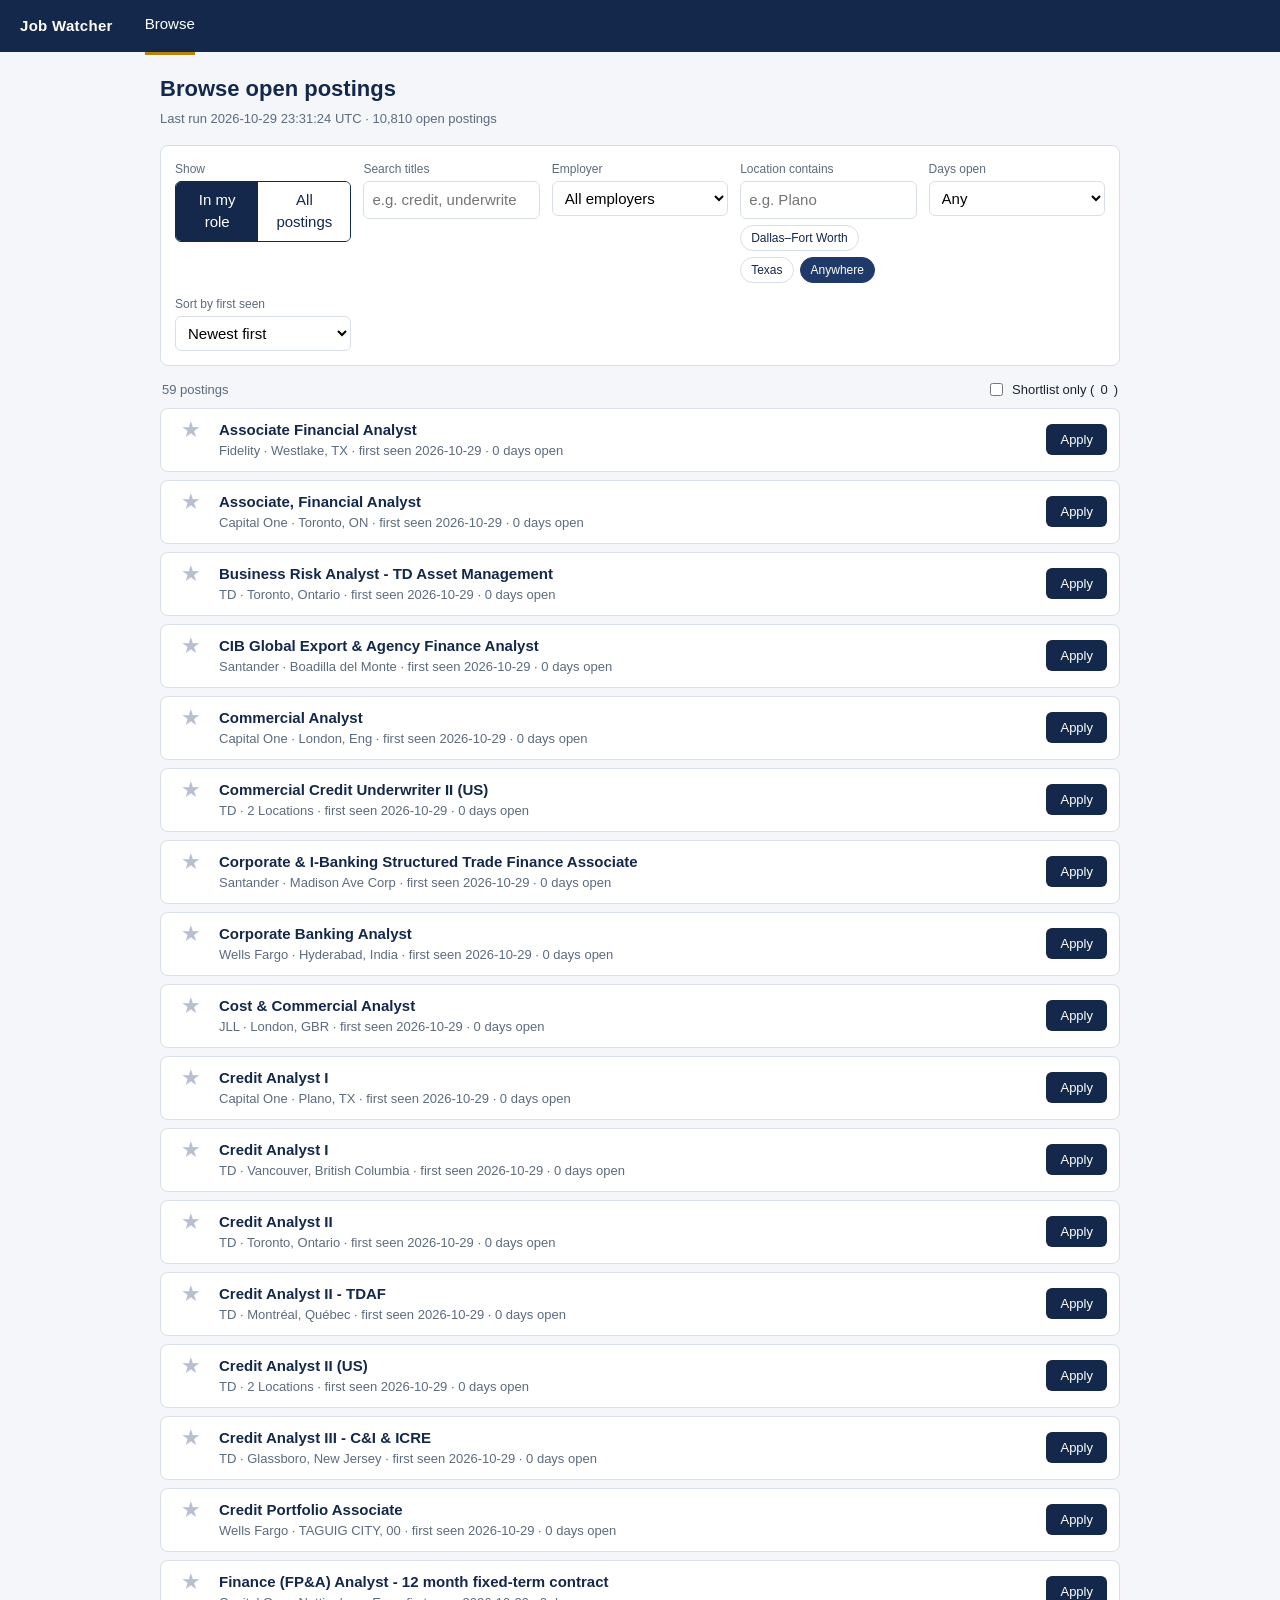
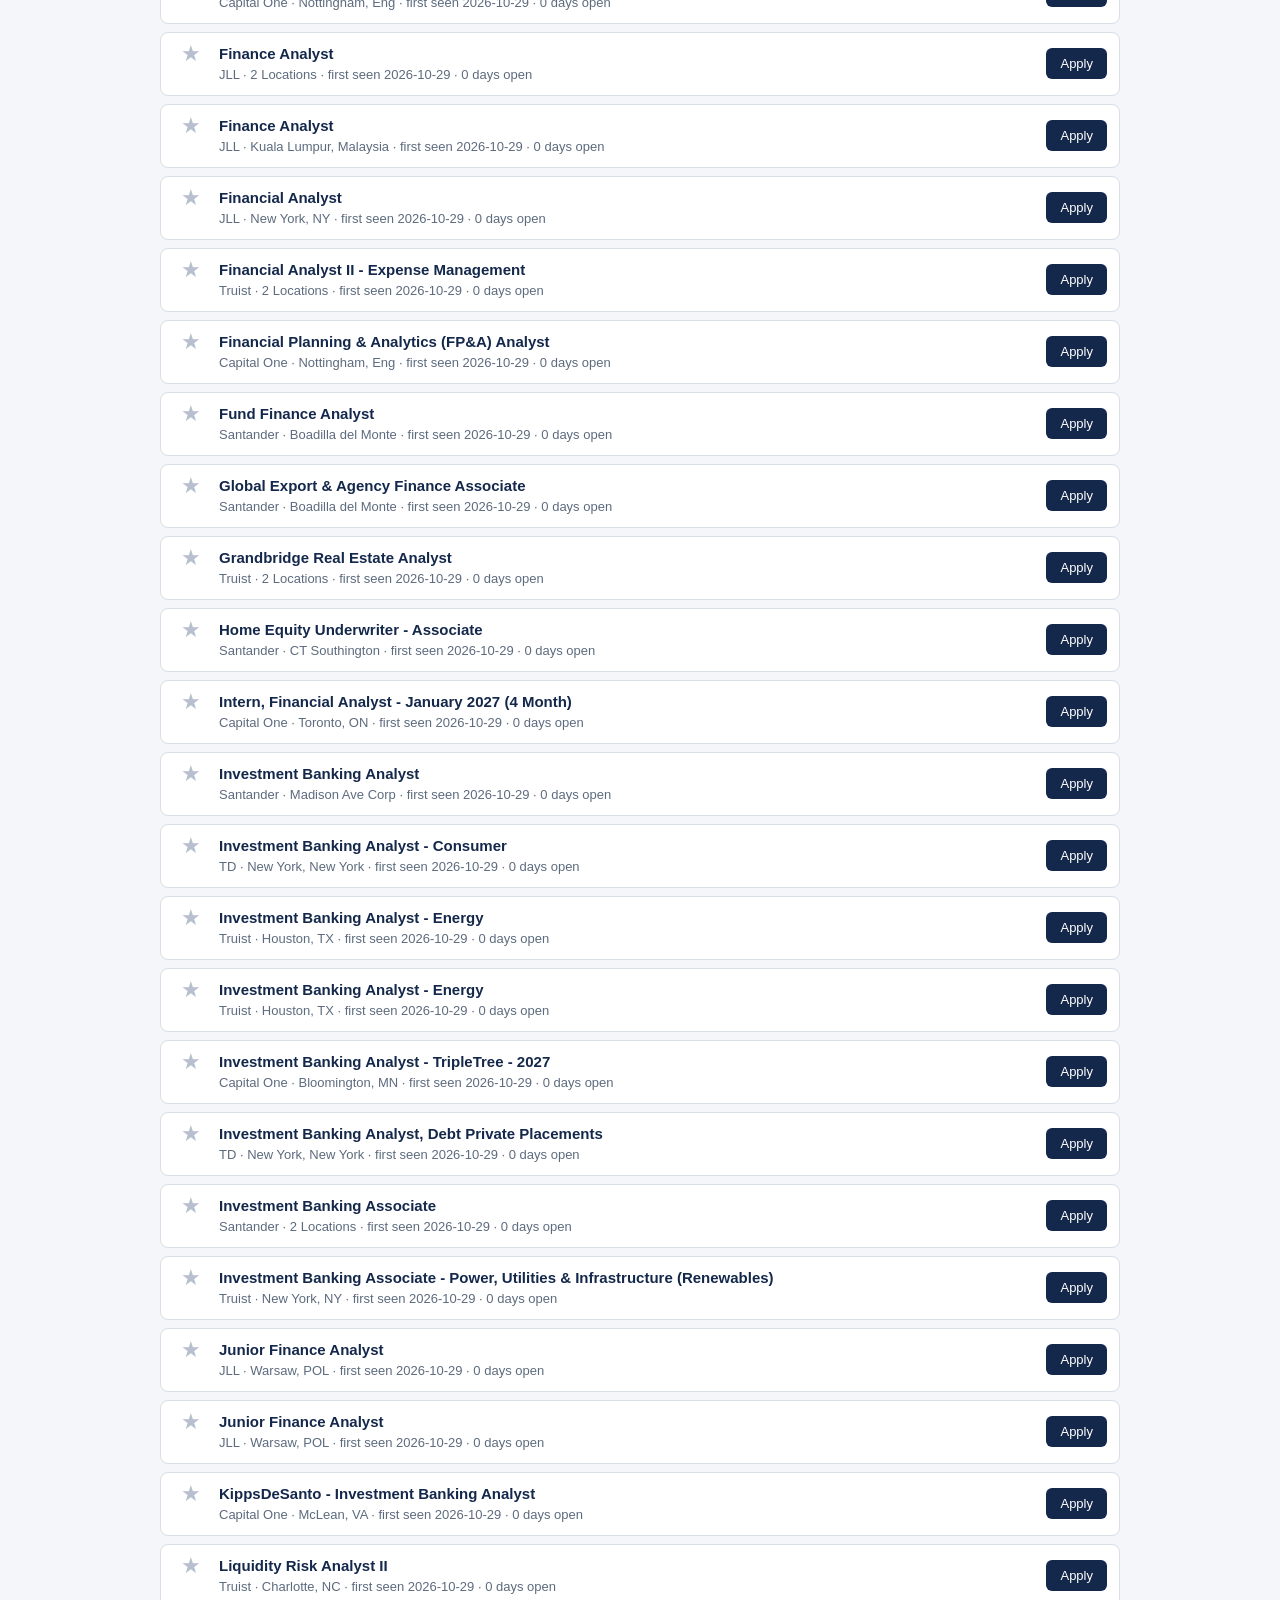
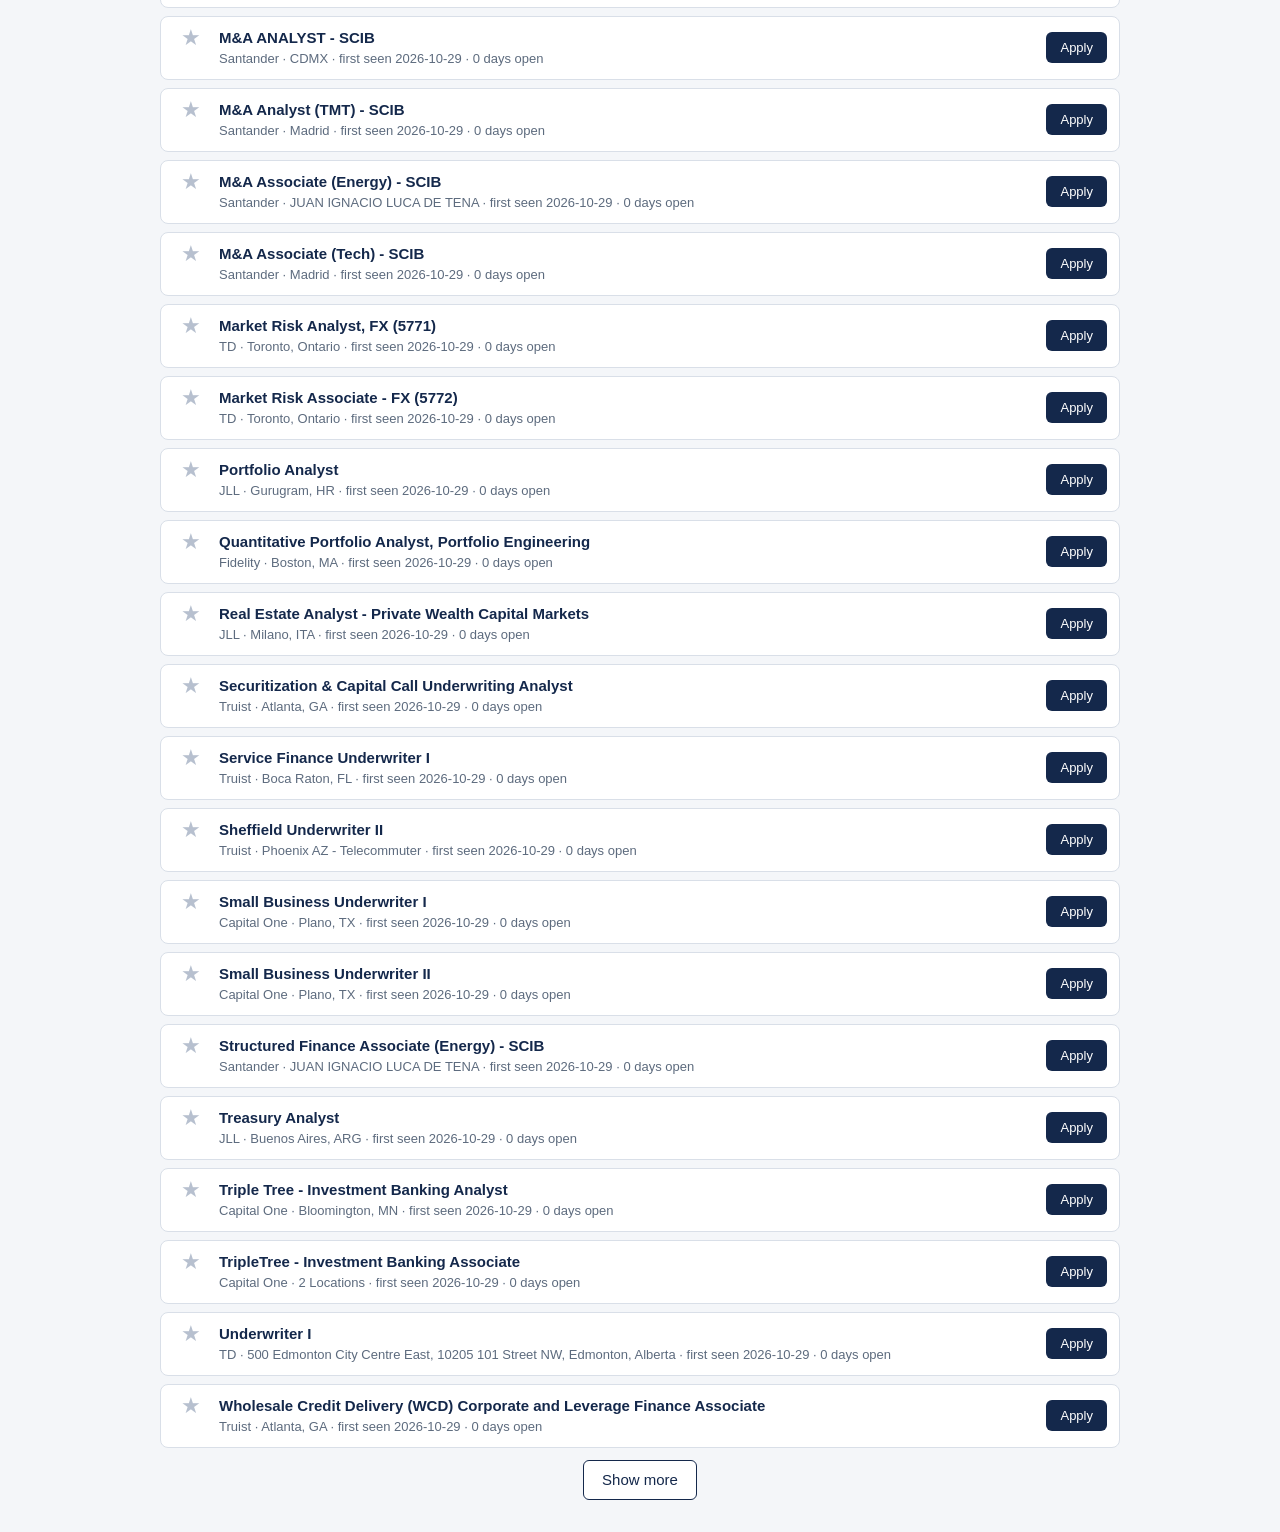
==== browse.html @ eef46bae "Add Browse page with role switch, filters, search, sort, and shortlist stars Loads data/history.csv " ====
<!doctype html>
<html lang="en">
<head>
  <meta charset="utf-8">
  <meta name="viewport" content="width=device-width, initial-scale=1">
  <title>Browse · Job Watcher</title>
  <link rel="stylesheet" href="style.css">
</head>
<body>
  <main>
    <h1>Browse open postings</h1>
    <p class="sub" id="asof">Loading…</p>

    <section class="filters">
      <div>
        <label>Show</label>
        <div class="switch" id="roleSwitch">
          <button data-role="1" class="on">In my role</button>
          <button data-role="0">All postings</button>
        </div>
      </div>
      <div>
        <label for="q">Search titles</label>
        <input type="search" id="q" placeholder="e.g. credit, underwriter">
      </div>
      <div>
        <label for="employer">Employer</label>
        <select id="employer"><option value="">All employers</option></select>
      </div>
      <div>
        <label for="loc">Location contains</label>
        <input type="text" id="loc" placeholder="e.g. Plano">
        <div class="quick" id="quickLoc">
          <button data-loc="dfw">Dallas–Fort Worth</button>
          <button data-loc="tx">Texas</button>
          <button data-loc="" class="on">Anywhere</button>
        </div>
      </div>
      <div>
        <label for="days">Days open</label>
        <select id="days">
          <option value="">Any</option>
          <option value="7">7 days or fewer</option>
          <option value="14">14 days or fewer</option>
          <option value="30">30 days or fewer</option>
        </select>
      </div>
      <div>
        <label for="sort">Sort by first seen</label>
        <select id="sort">
          <option value="new">Newest first</option>
          <option value="old">Oldest first</option>
        </select>
      </div>
    </section>

    <div class="summary">
      <span id="count"></span>
      <label class="checkline"><input type="checkbox" id="starredOnly"> Shortlist only (<span id="starCount">0</span>)</label>
    </div>

    <div id="list"></div>
    <button class="more" id="more" hidden>Show more</button>
  </main>

  <script src="nav.js"></script>
  <script src="csv.js"></script>
  <script src="browse.js"></script>
</body>
</html>
---- style.css ----
:root {
  --navy: #14284b;
  --navy-soft: #1f3a68;
  --ink: #1b2430;
  --muted: #5d6b7e;
  --line: #d9dfe8;
  --bg: #f4f6f9;
  --card: #ffffff;
  --accent: #b8860b;
}

* { box-sizing: border-box; }

body {
  margin: 0;
  background: var(--bg);
  color: var(--ink);
  font: 15px/1.5 -apple-system, BlinkMacSystemFont, "Segoe UI", Roboto, Helvetica, Arial, sans-serif;
}

/* Shared navigation bar */
.nav {
  background: var(--navy);
  color: #fff;
  display: flex;
  align-items: center;
  gap: 24px;
  padding: 0 20px;
  height: 52px;
}
.nav .brand { font-weight: 700; letter-spacing: .02em; margin-right: 8px; }
.nav a { color: #c9d4e8; text-decoration: none; padding: 16px 0; border-bottom: 3px solid transparent; }
.nav a:hover { color: #fff; }
.nav a.active { color: #fff; border-bottom-color: var(--accent); }

main { max-width: 1000px; margin: 0 auto; padding: 20px; }
h1 { font-size: 22px; margin: 0 0 4px; color: var(--navy); }
.sub { color: var(--muted); margin: 0 0 16px; font-size: 13px; }

/* Filters */
.filters {
  background: var(--card);
  border: 1px solid var(--line);
  border-radius: 8px;
  padding: 14px;
  display: grid;
  grid-template-columns: repeat(auto-fit, minmax(170px, 1fr));
  gap: 12px;
}
.filters label { display: block; font-size: 12px; color: var(--muted); margin-bottom: 3px; }
.filters input[type=search], .filters input[type=text], .filters select {
  width: 100%; padding: 7px 8px; border: 1px solid var(--line); border-radius: 6px;
  font: inherit; background: #fff;
}
.switch { display: inline-flex; border: 1px solid var(--navy); border-radius: 6px; overflow: hidden; }
.switch button { border: 0; background: #fff; color: var(--navy); padding: 7px 12px; font: inherit; cursor: pointer; }
.switch button.on { background: var(--navy); color: #fff; }
.quick { display: flex; gap: 6px; flex-wrap: wrap; margin-top: 6px; }
.quick button {
  border: 1px solid var(--line); background: #fff; color: var(--navy);
  border-radius: 14px; padding: 3px 10px; font: inherit; font-size: 12px; cursor: pointer;
}
.quick button.on { background: var(--navy-soft); border-color: var(--navy-soft); color: #fff; }

.summary { display: flex; justify-content: space-between; align-items: center; margin: 14px 2px 8px; color: var(--muted); font-size: 13px; }
.checkline { display: inline-flex; align-items: center; gap: 6px; cursor: pointer; color: var(--ink); }

/* Posting rows */
.posting {
  display: grid;
  grid-template-columns: 36px 1fr auto;
  gap: 10px;
  align-items: start;
  background: var(--card);
  border: 1px solid var(--line);
  border-radius: 8px;
  padding: 10px 12px;
  margin-bottom: 8px;
}
.star { border: 0; background: none; font-size: 22px; line-height: 1; cursor: pointer; color: #b7c0cf; padding: 0; }
.star.on { color: var(--accent); }
.posting .title { font-weight: 600; color: var(--navy); }
.posting .meta { color: var(--muted); font-size: 13px; }
.apply {
  align-self: center; background: var(--navy); color: #fff; text-decoration: none;
  padding: 6px 14px; border-radius: 6px; font-size: 13px; white-space: nowrap;
}
.apply:hover { background: var(--navy-soft); }
.more { display: block; margin: 12px auto; padding: 8px 18px; border: 1px solid var(--navy); background: #fff; color: var(--navy); border-radius: 6px; cursor: pointer; font: inherit; }
.empty, .error { text-align: center; color: var(--muted); padding: 30px 10px; }
.error { color: #9b1c1c; }

@media (max-width: 560px) {
  main { padding: 12px; }
  .posting { grid-template-columns: 30px 1fr; }
  .apply { grid-column: 2; justify-self: start; }
}
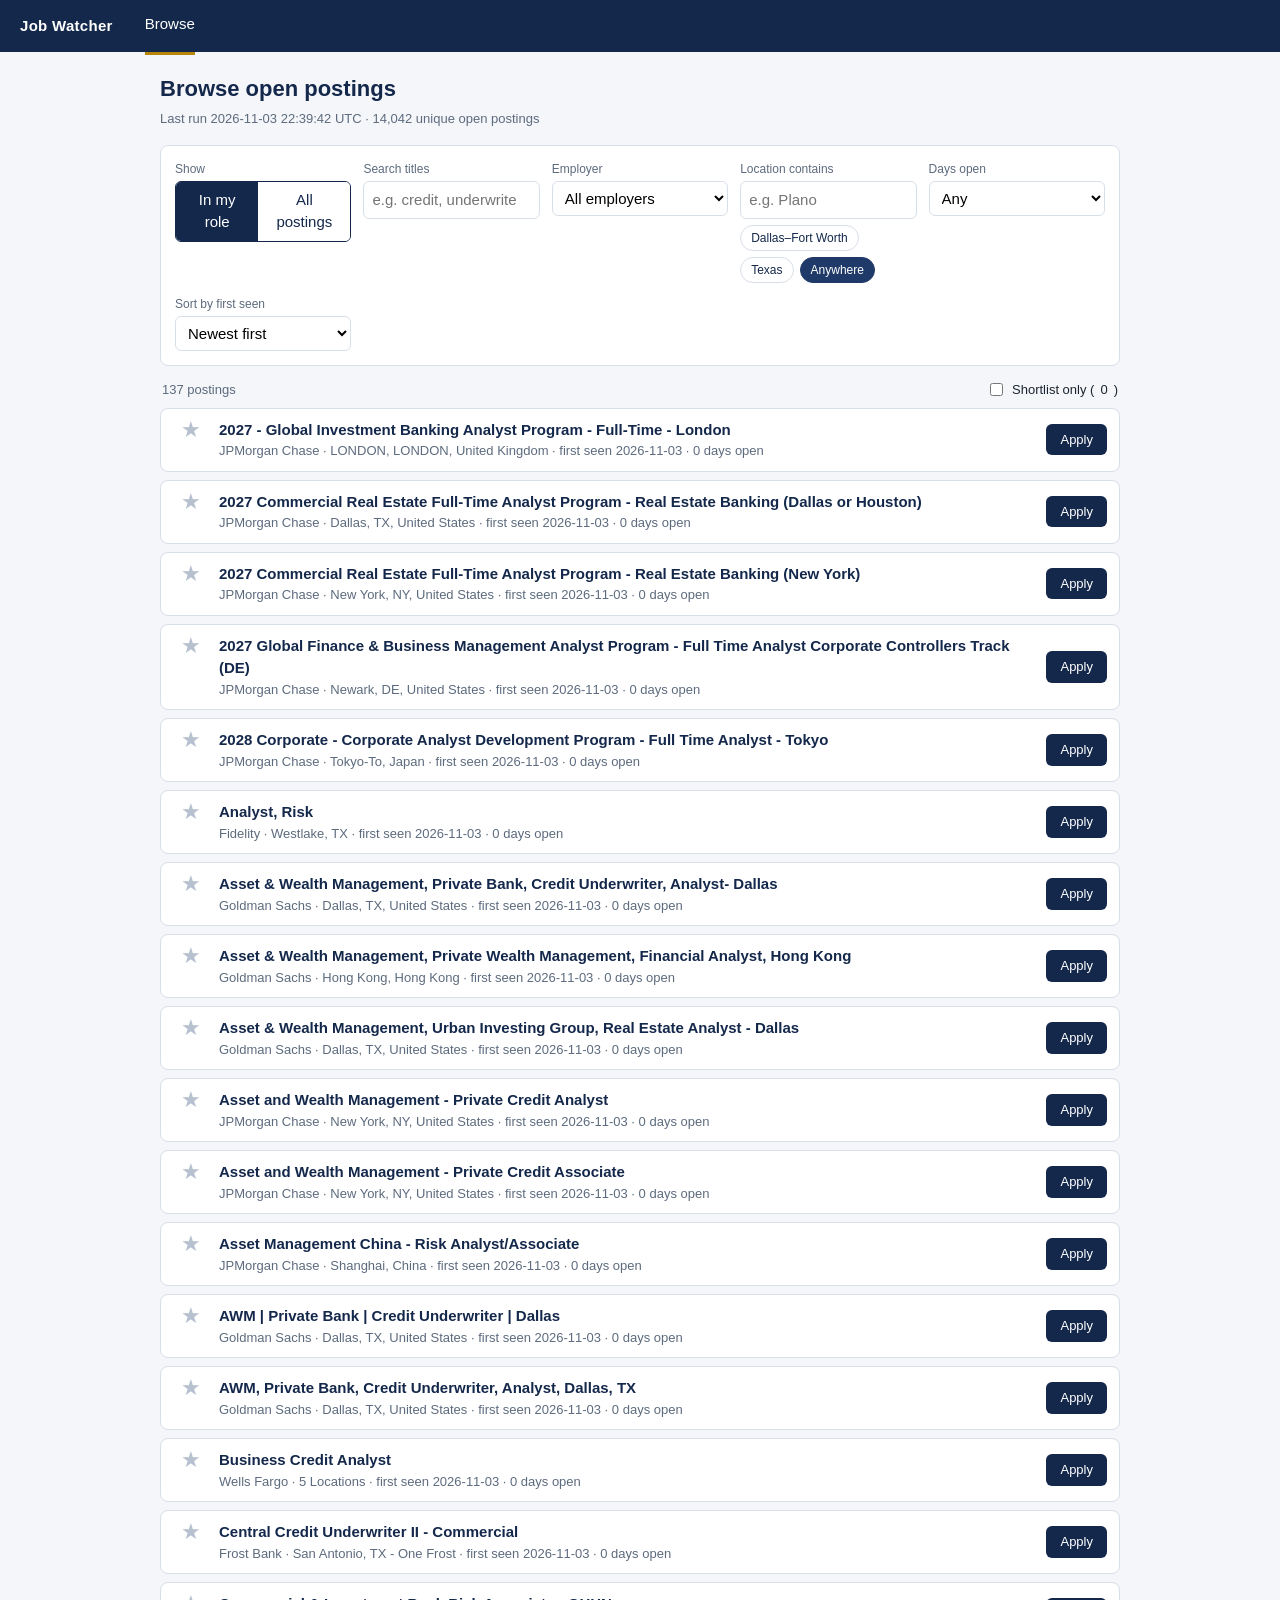
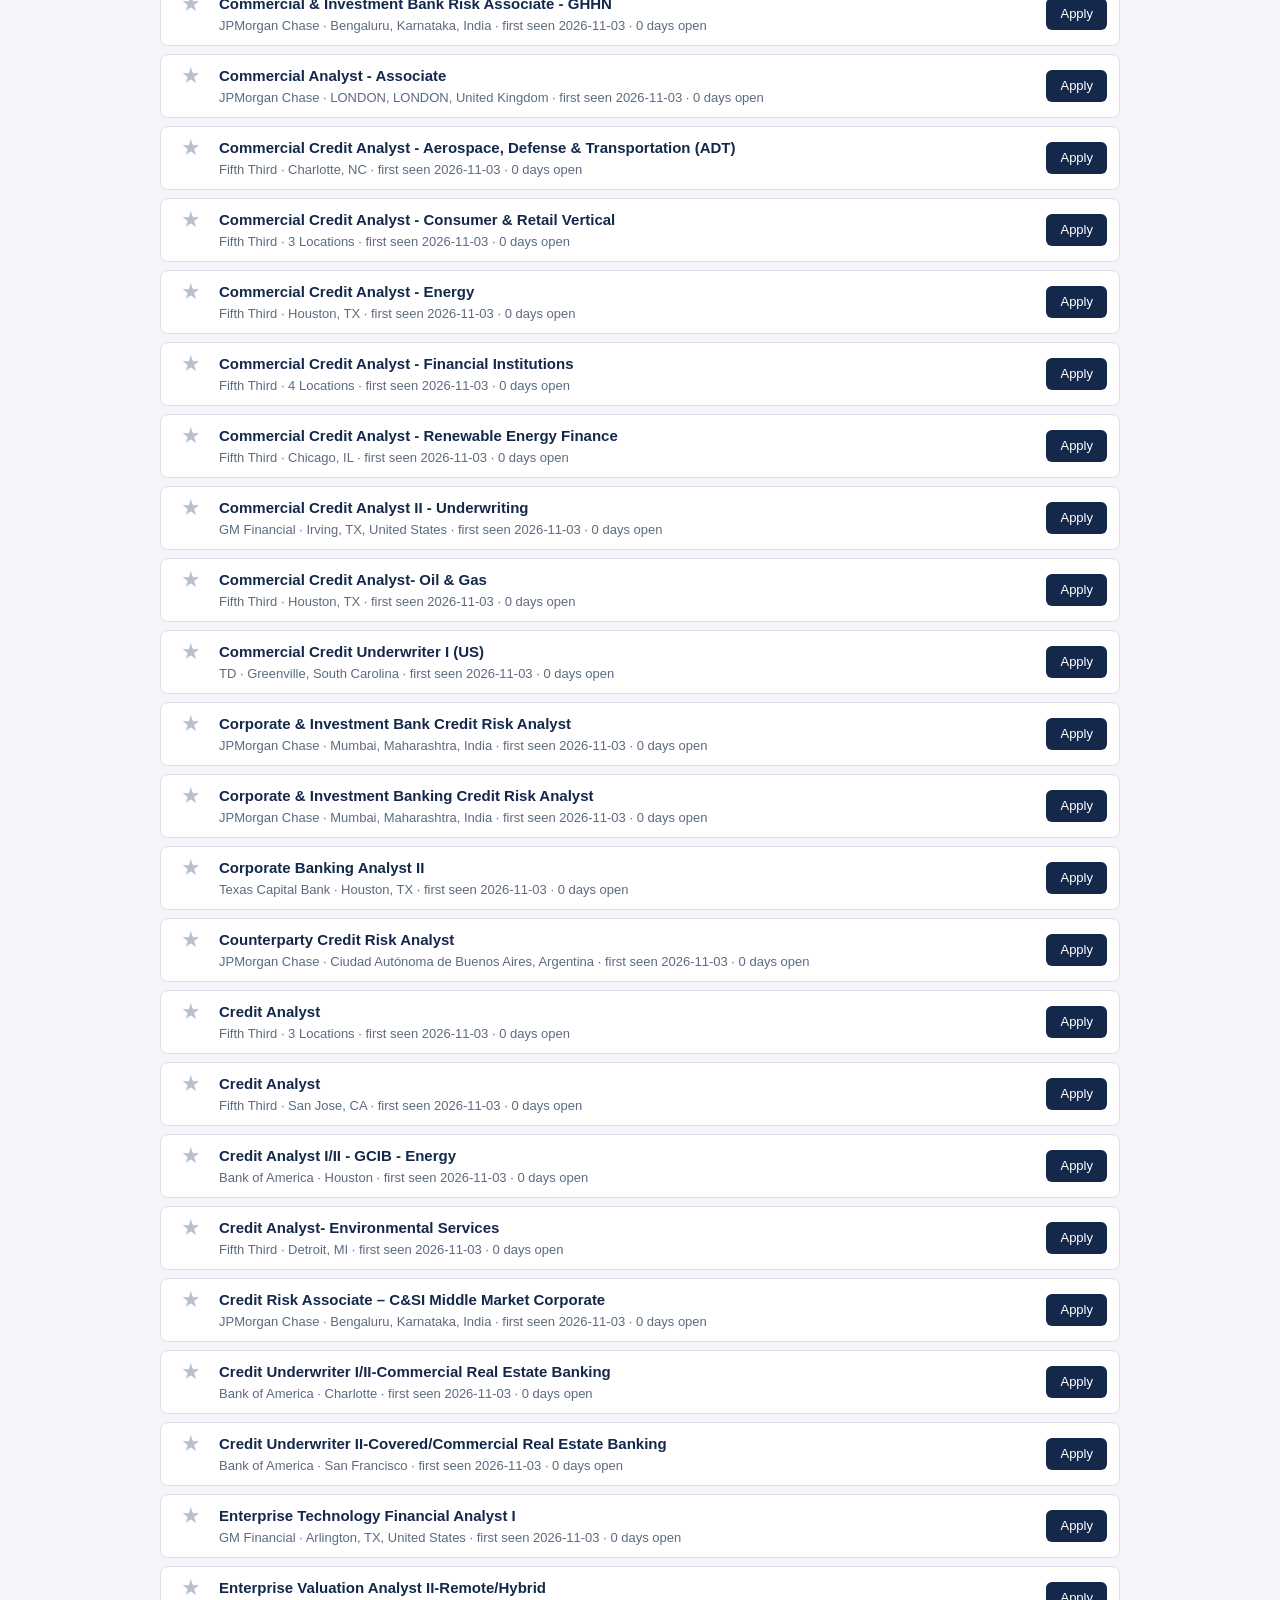
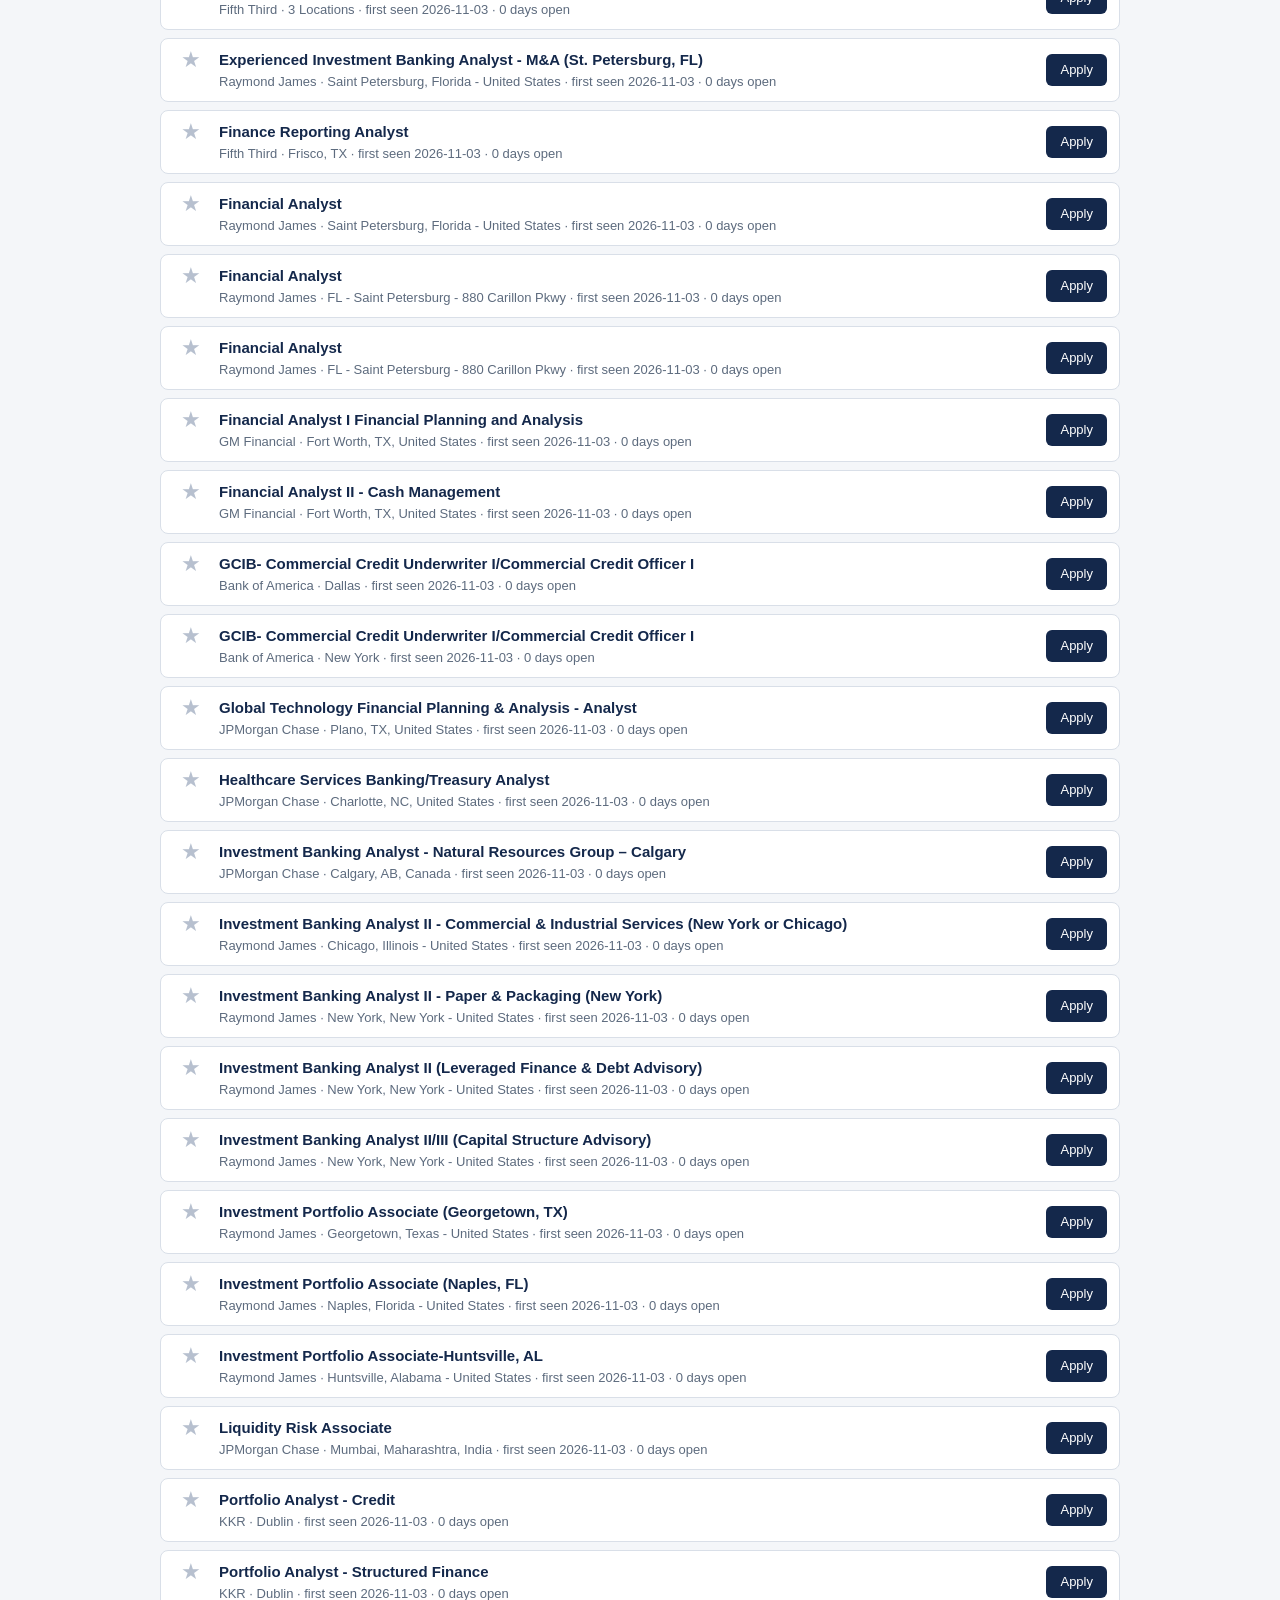
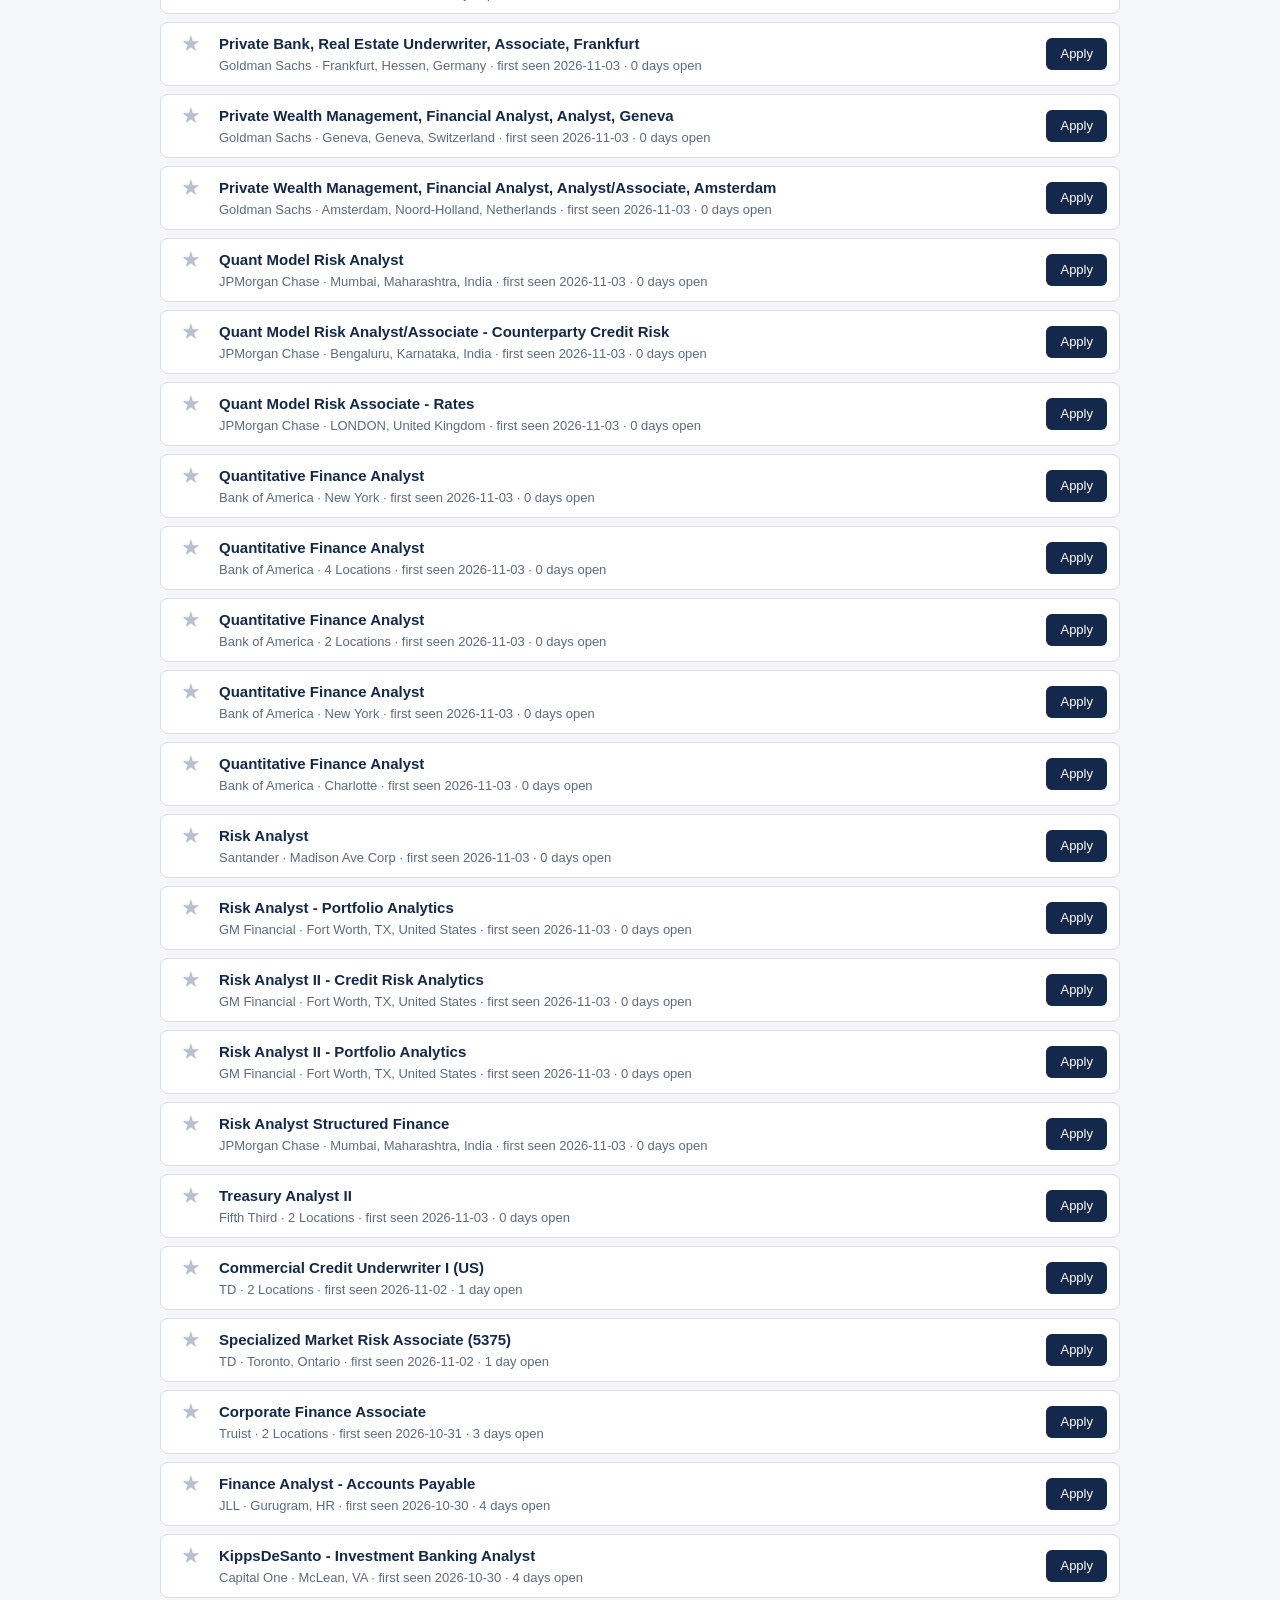
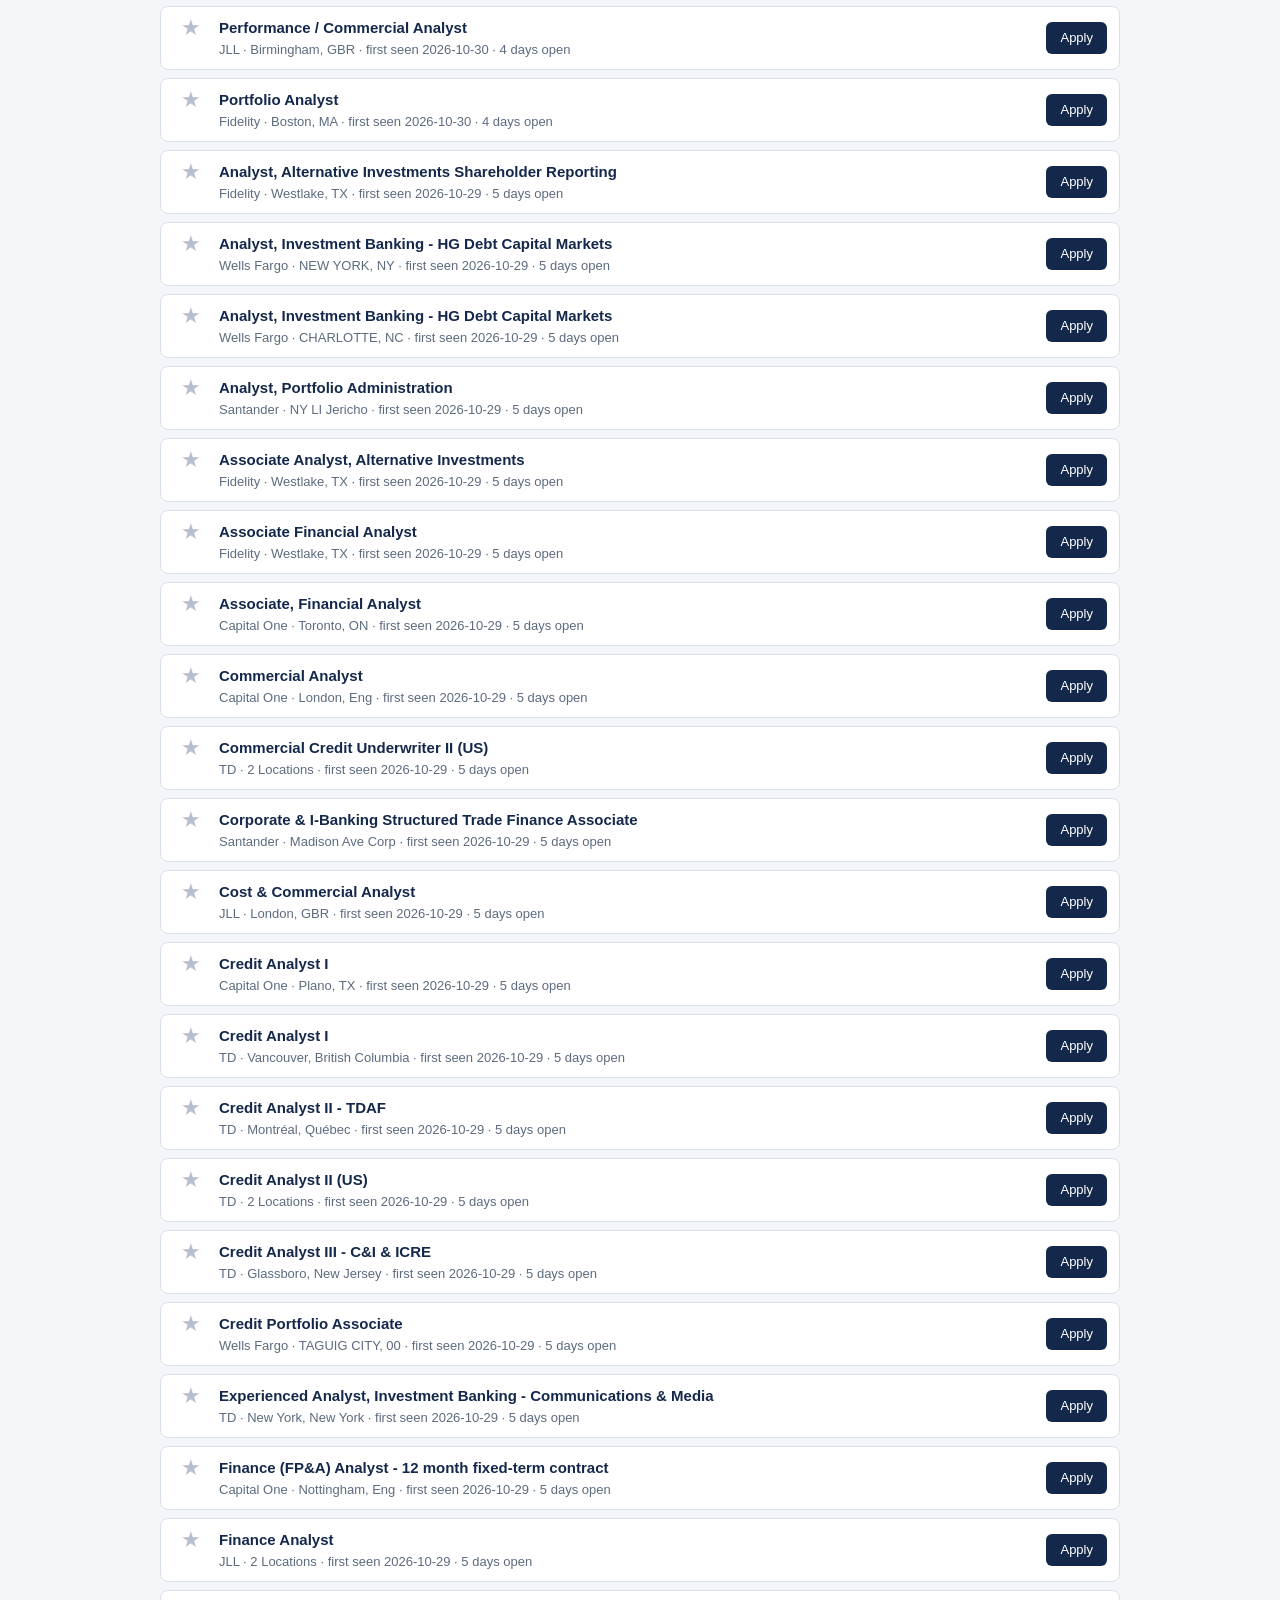
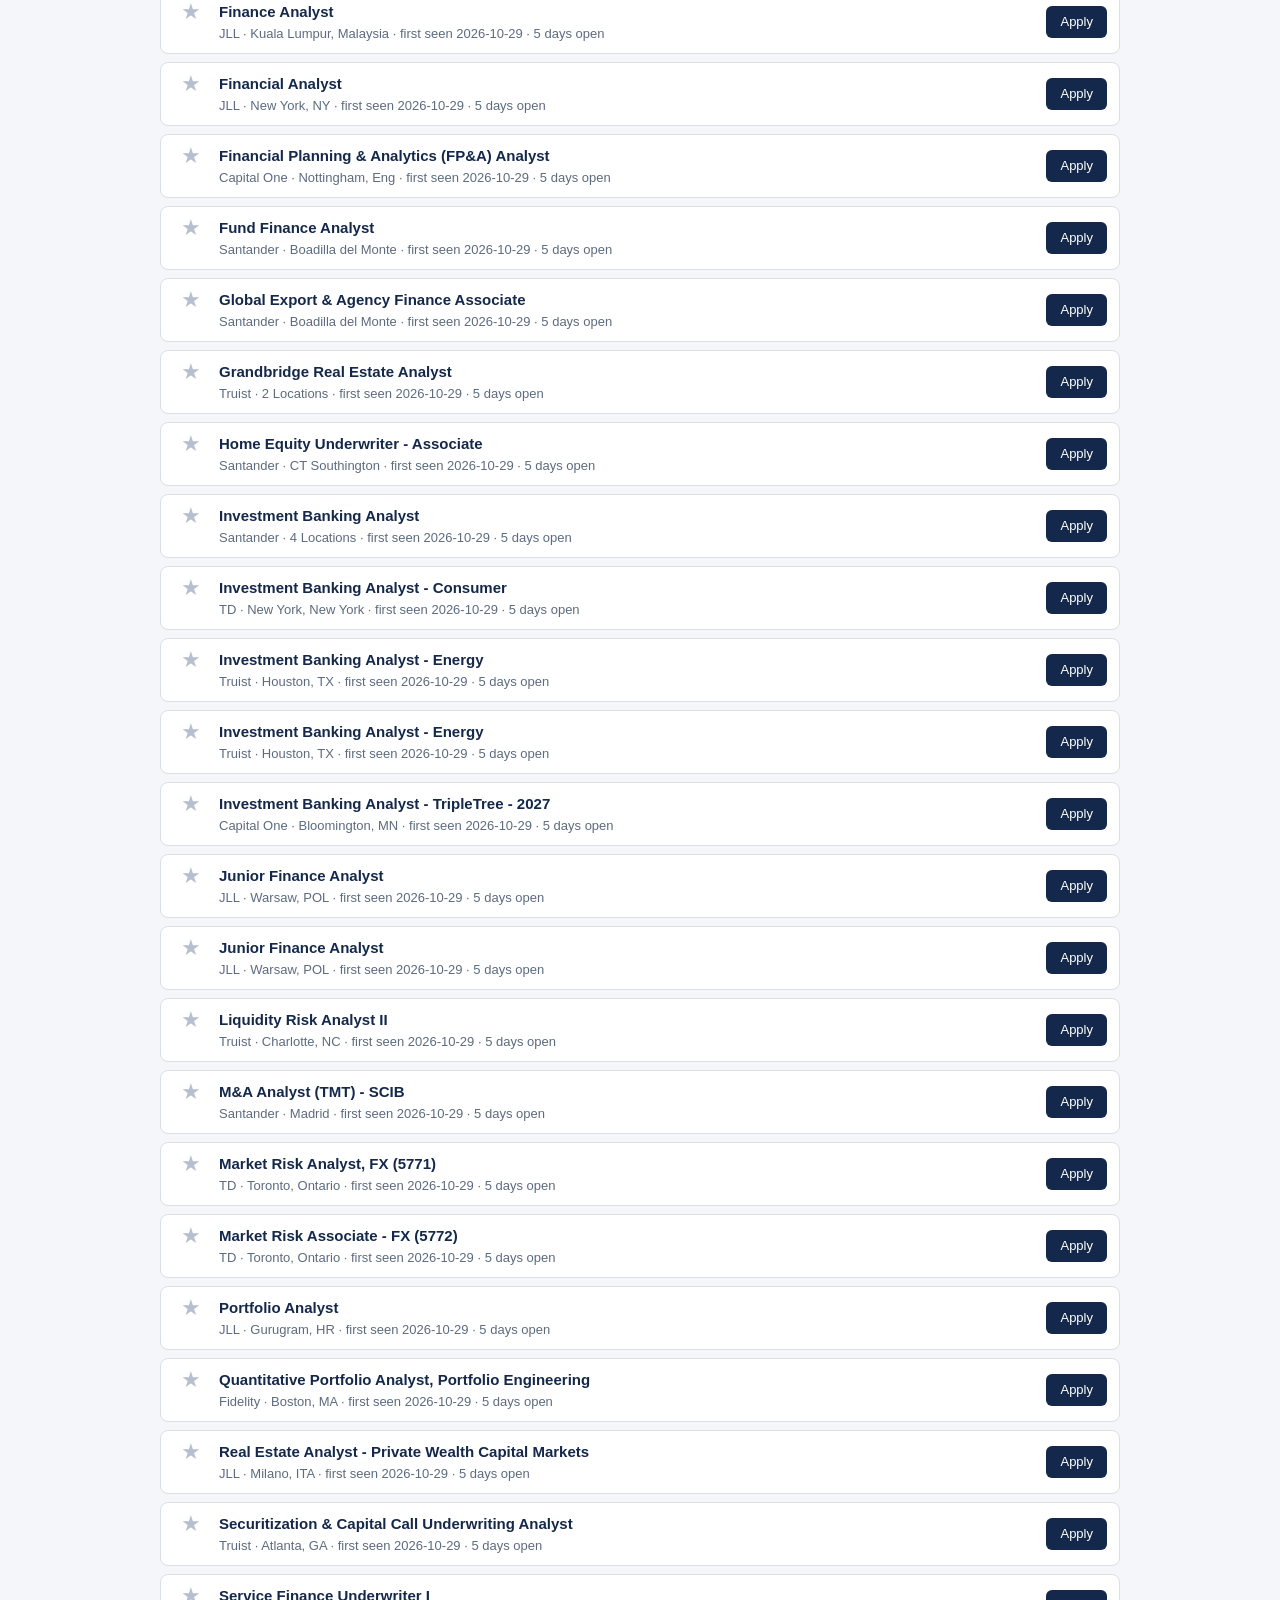
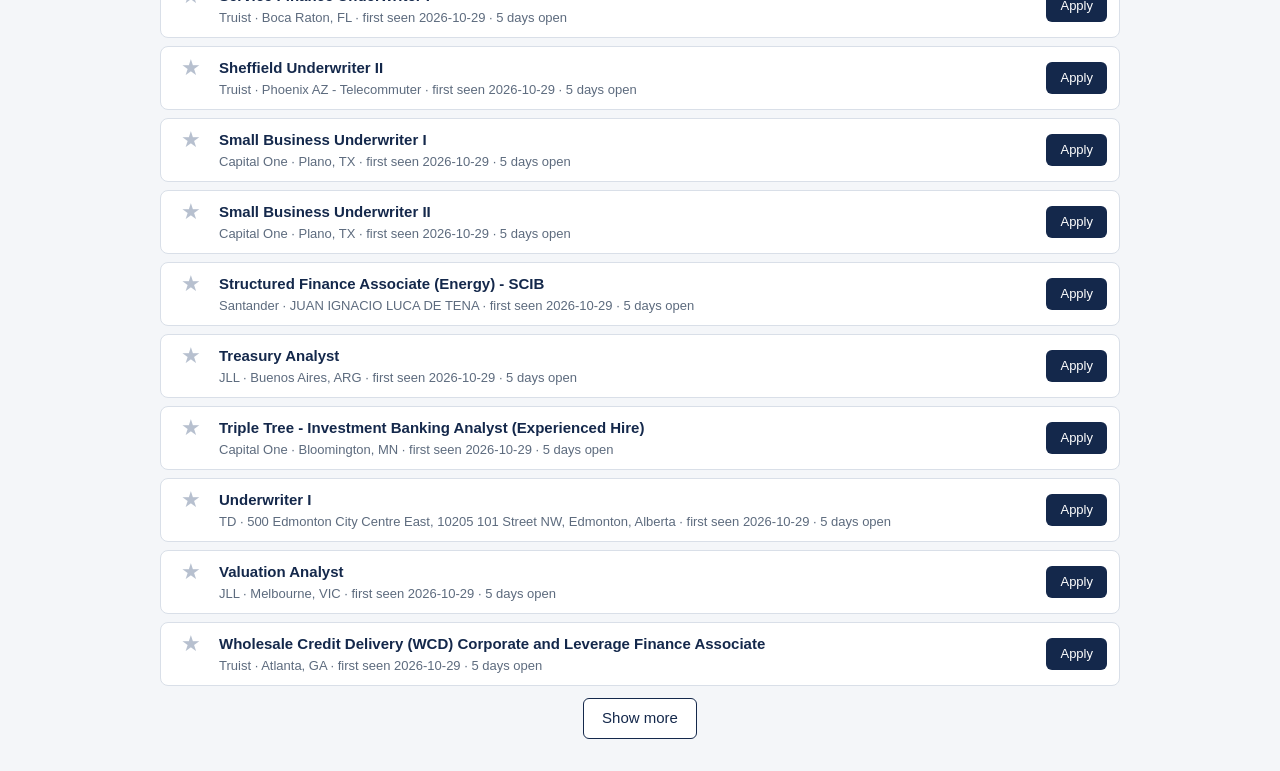
==== commit dd8d23a8: "Show each posting once on Browse, keeping stars and the Texas filter working Co-Authored-By: Claude " ====
--- a/browse.html
+++ b/browse.html
@@ -65,6 +65,7 @@
 
   <script src="nav.js"></script>
   <script src="csv.js"></script>
+  <script src="dedupe.js"></script>
   <script src="browse.js"></script>
 </body>
 </html>
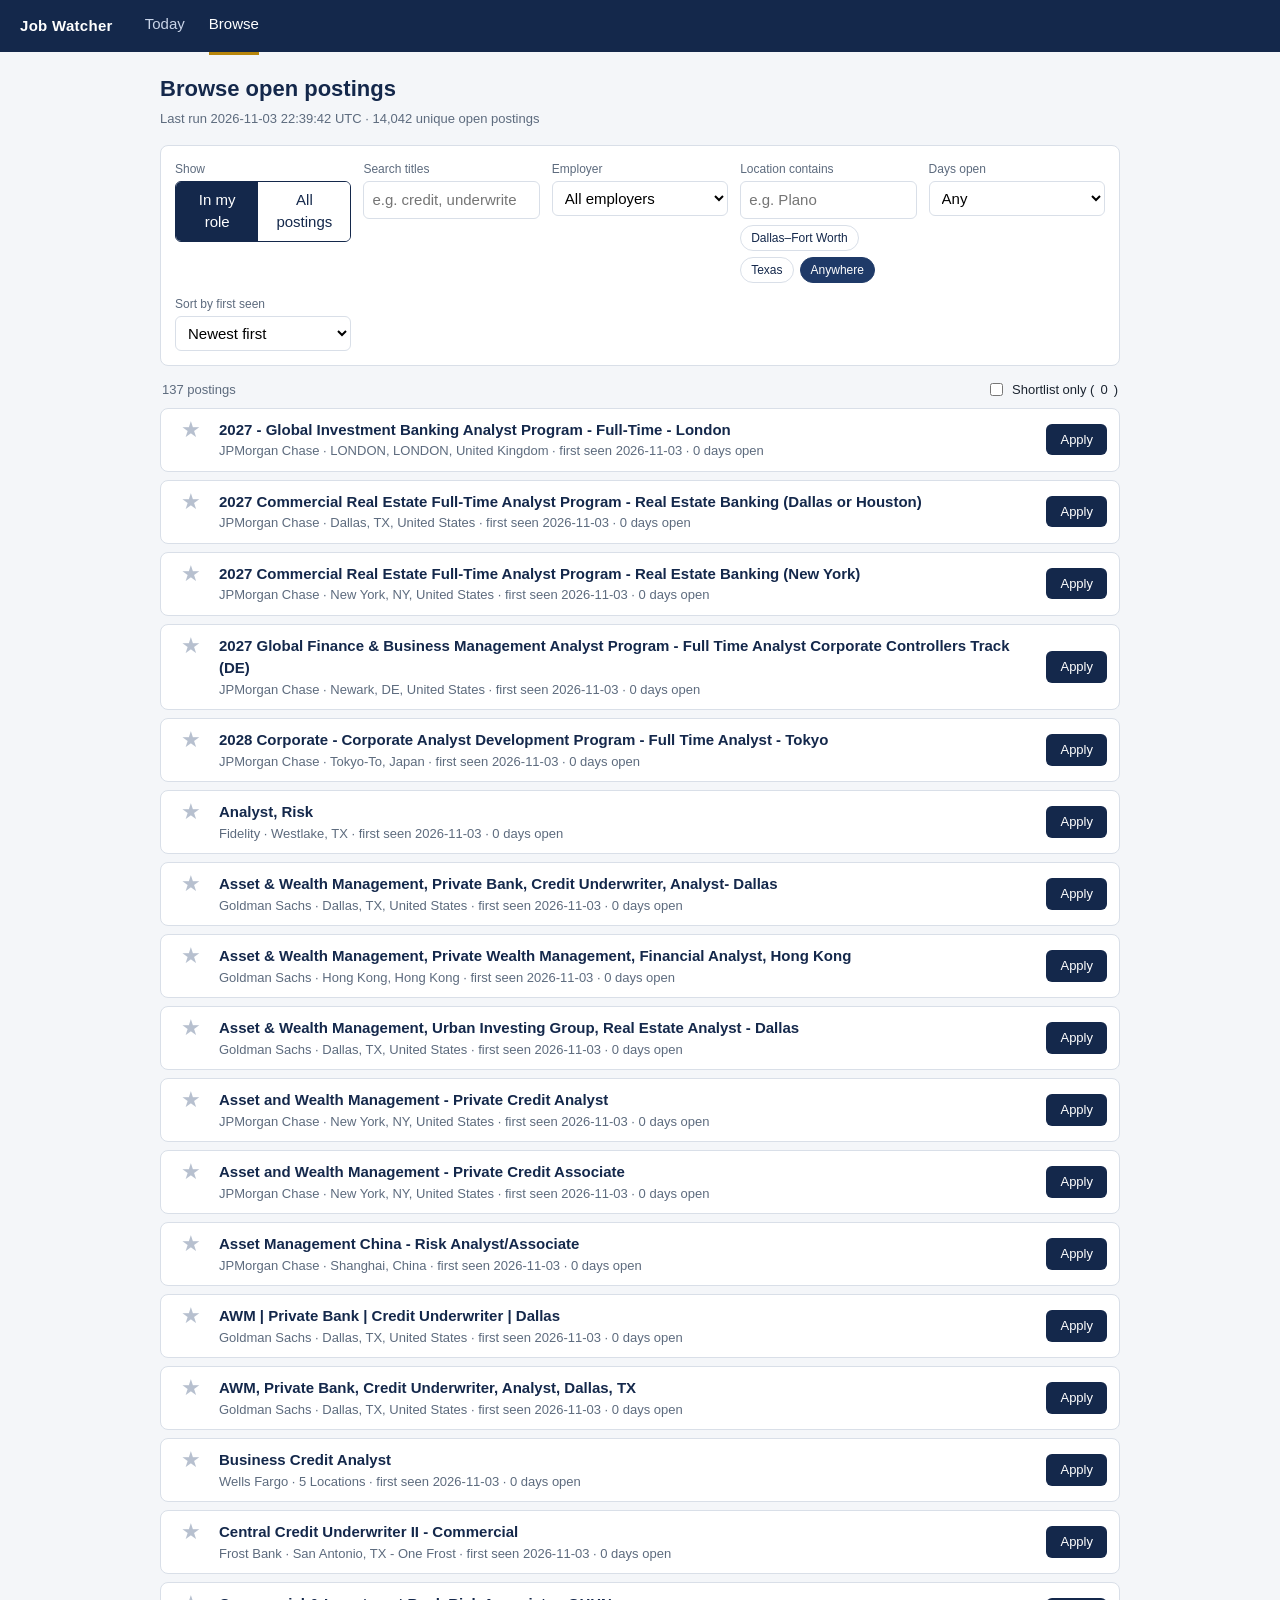
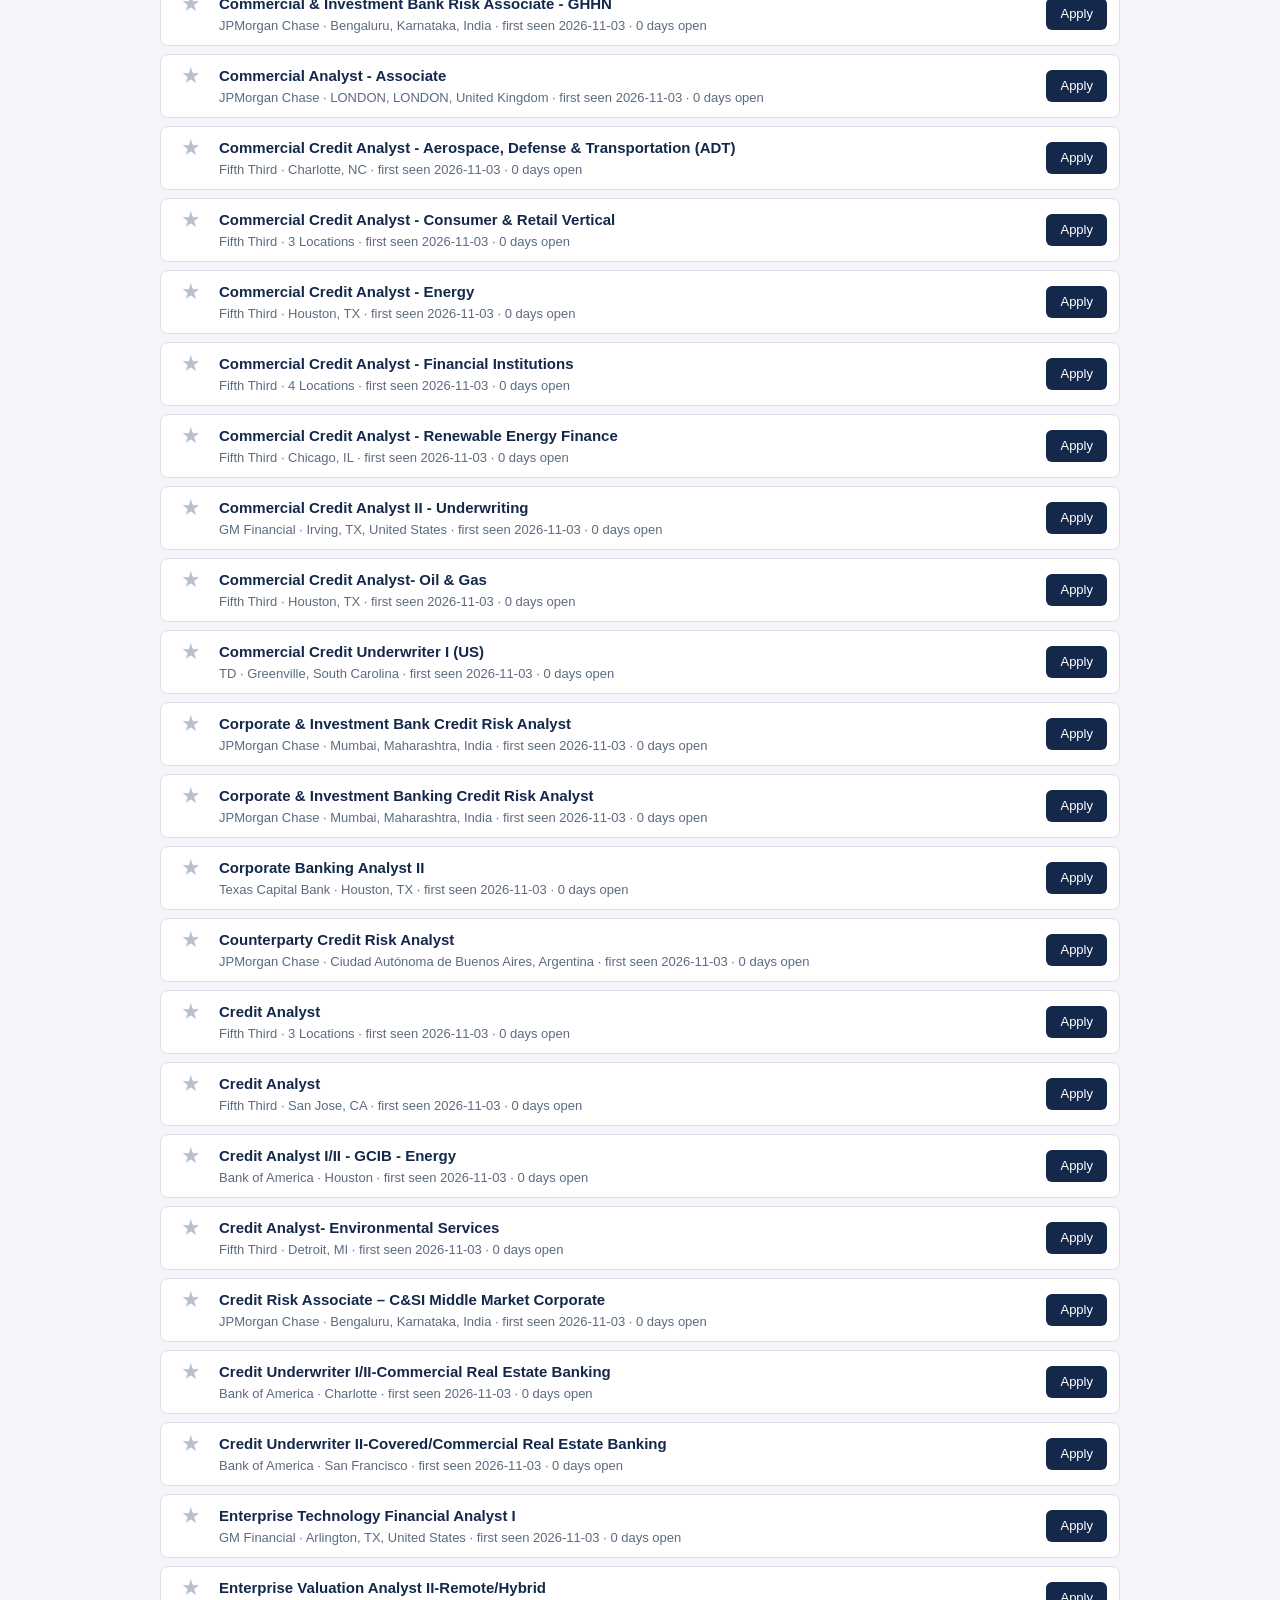
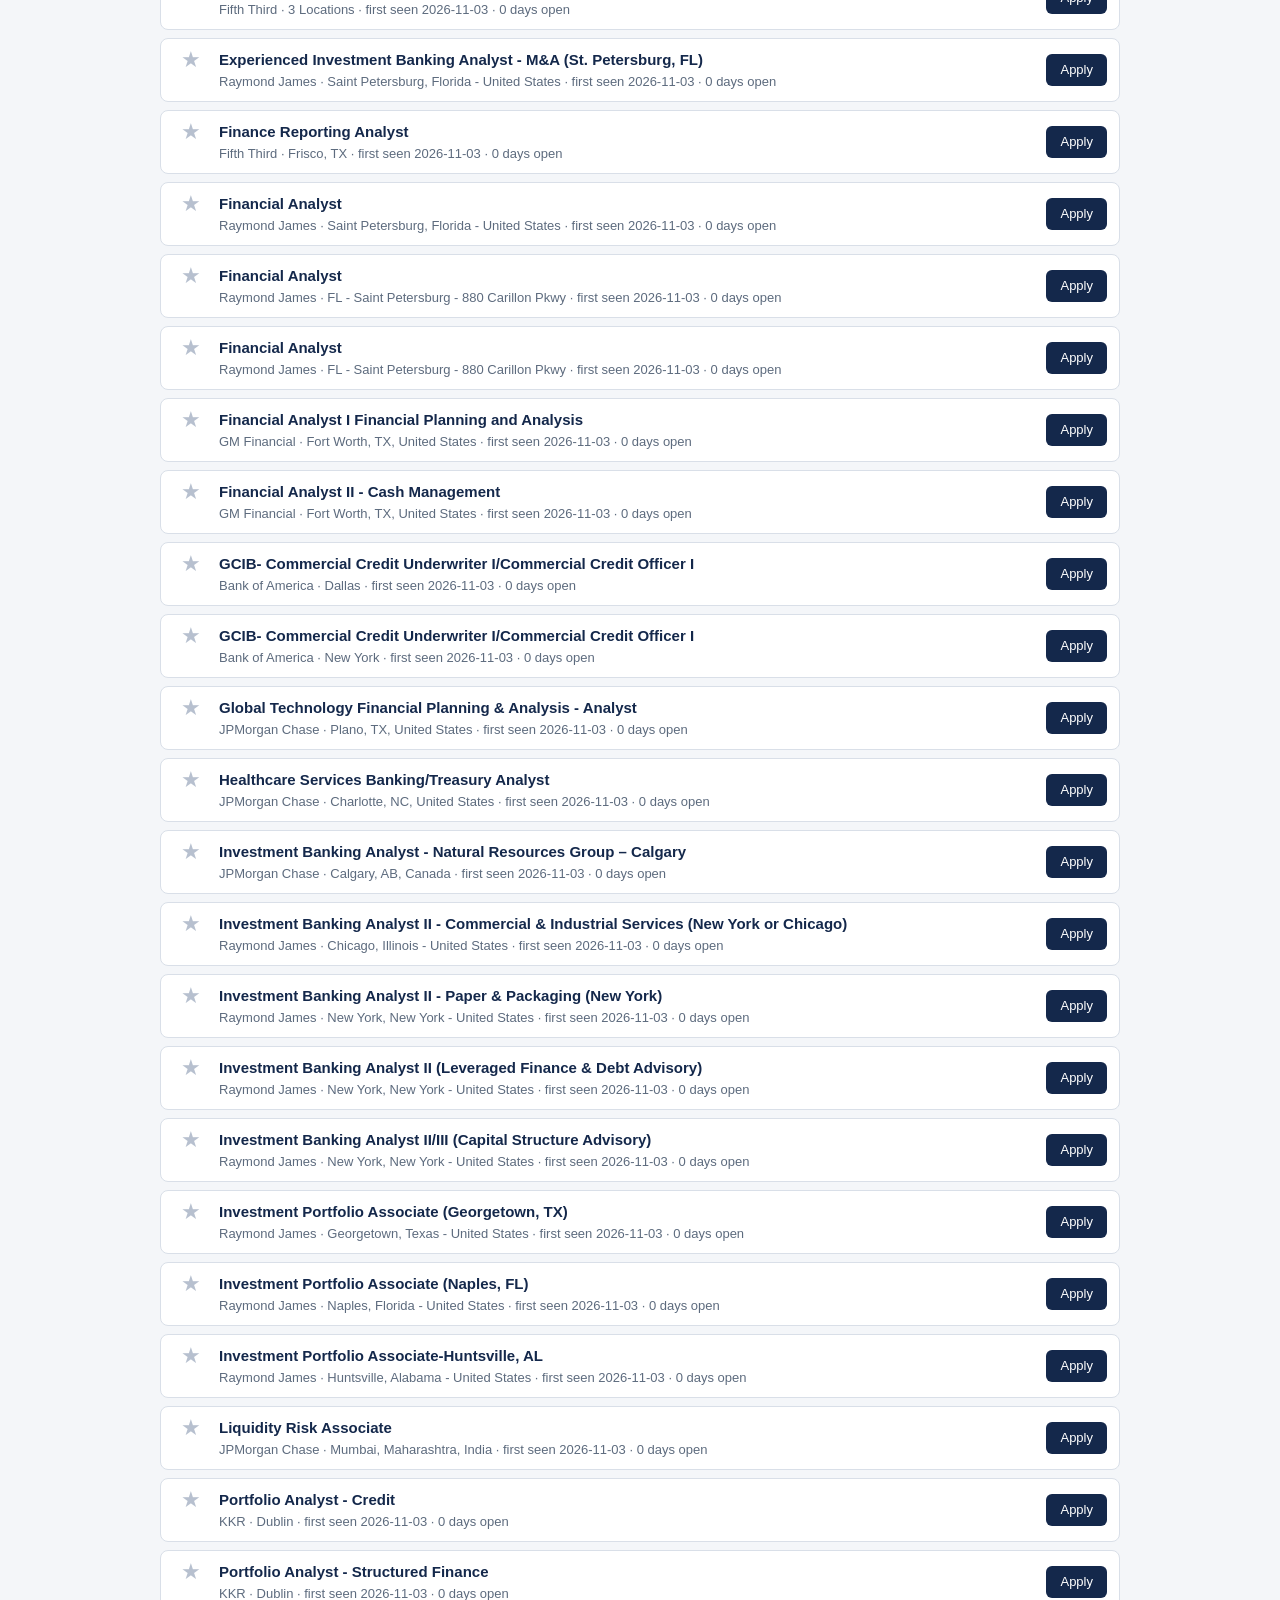
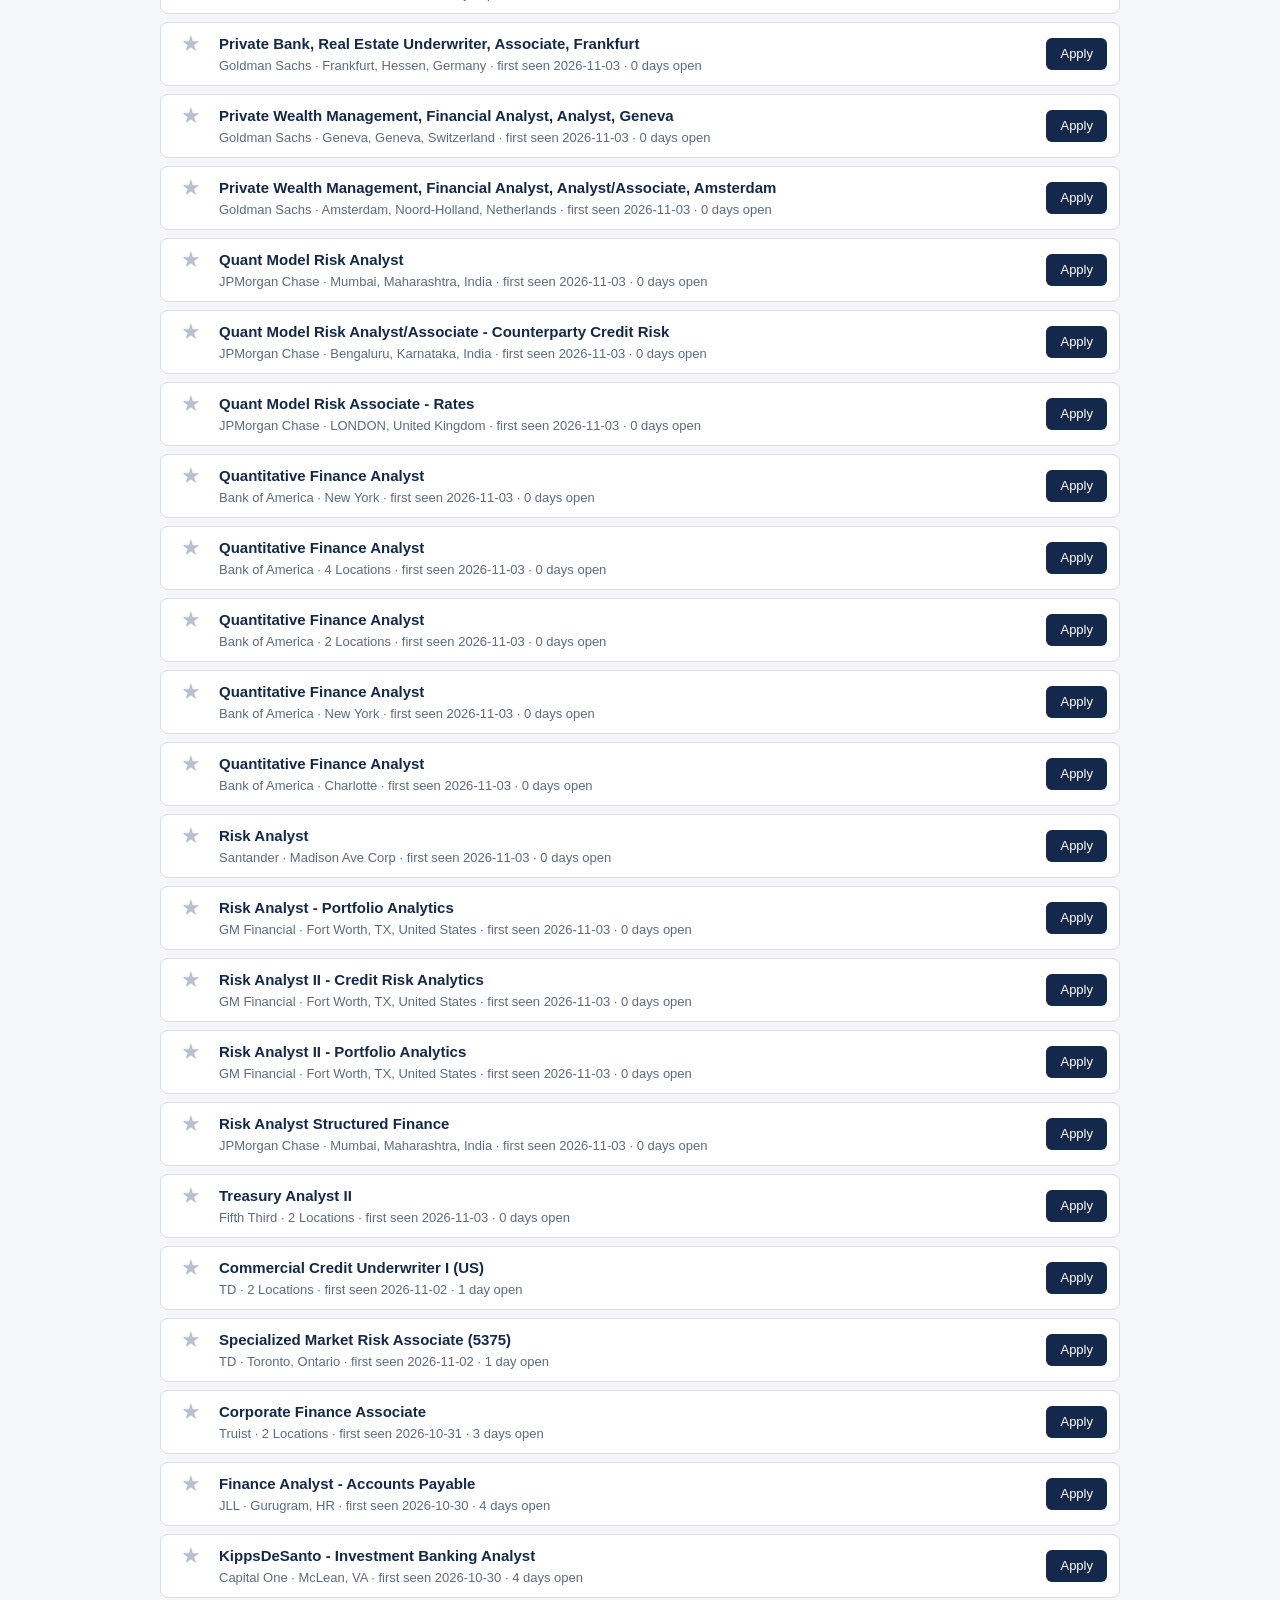
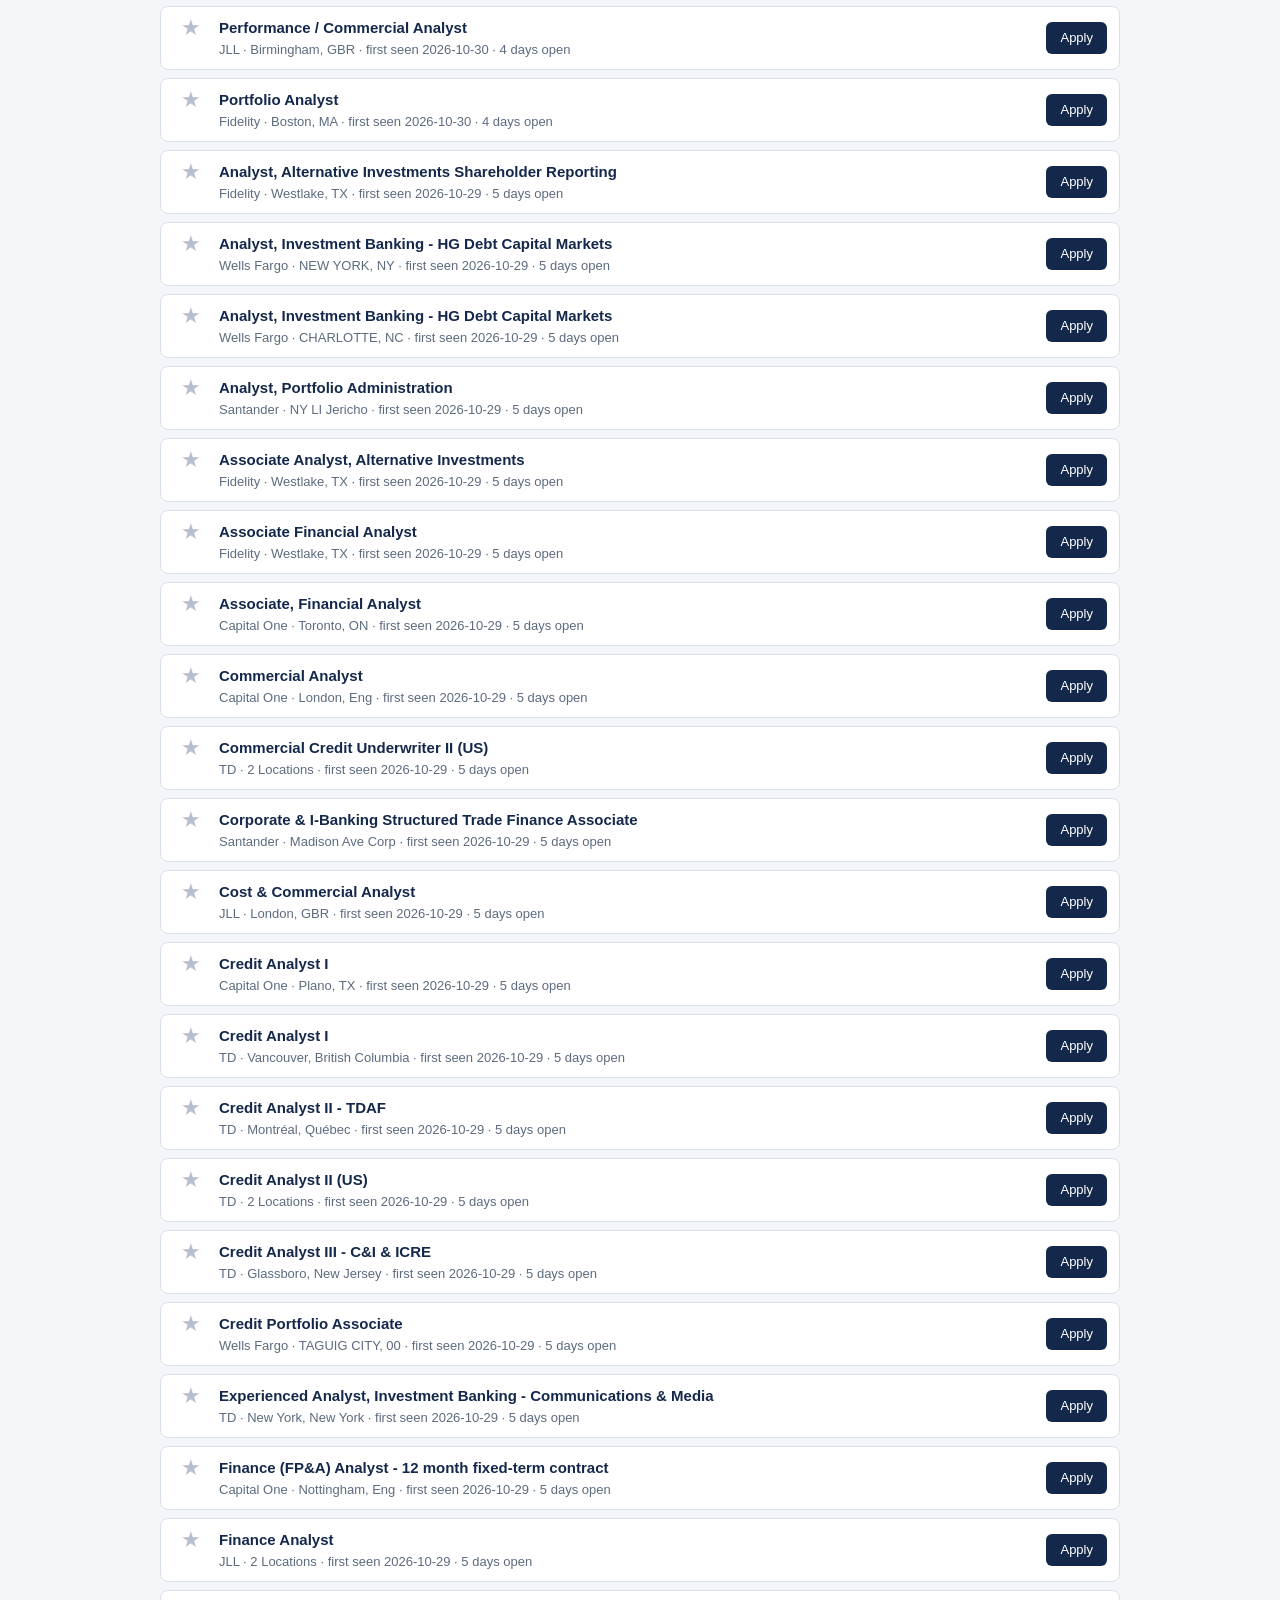
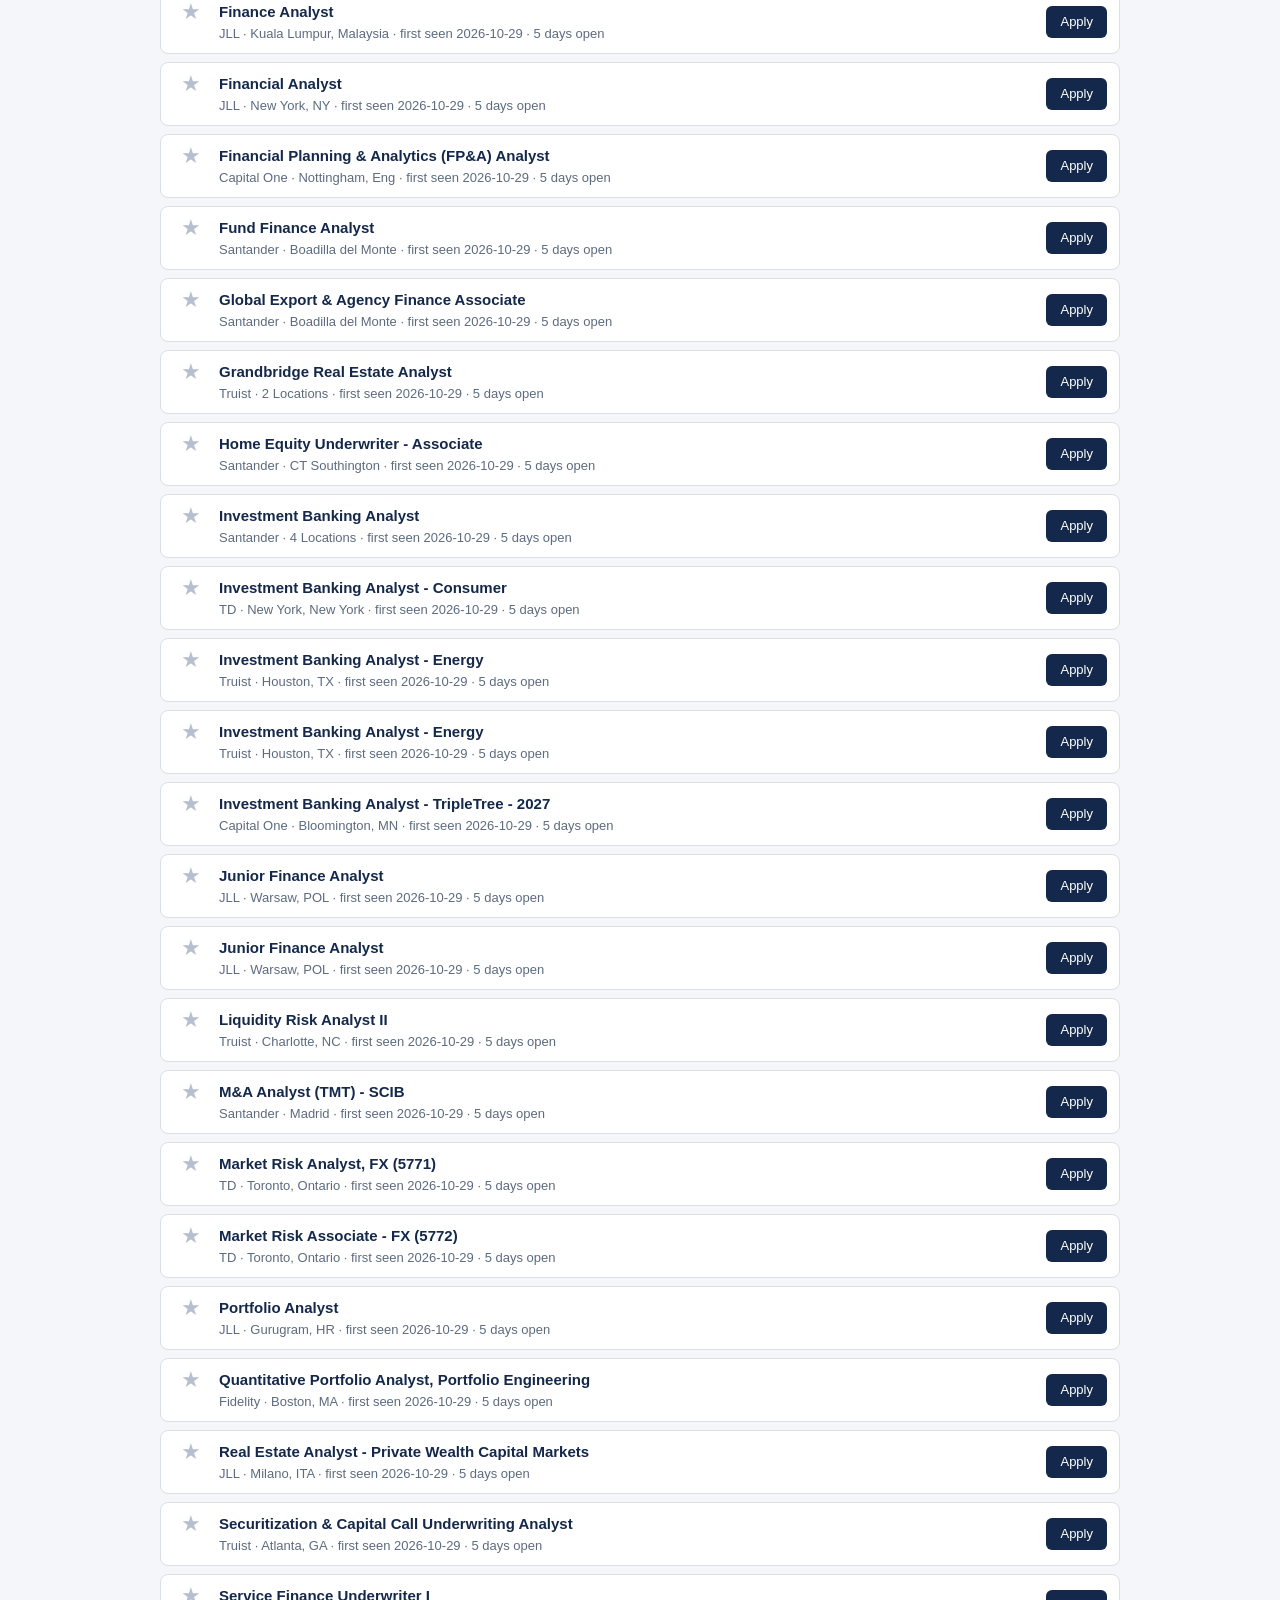
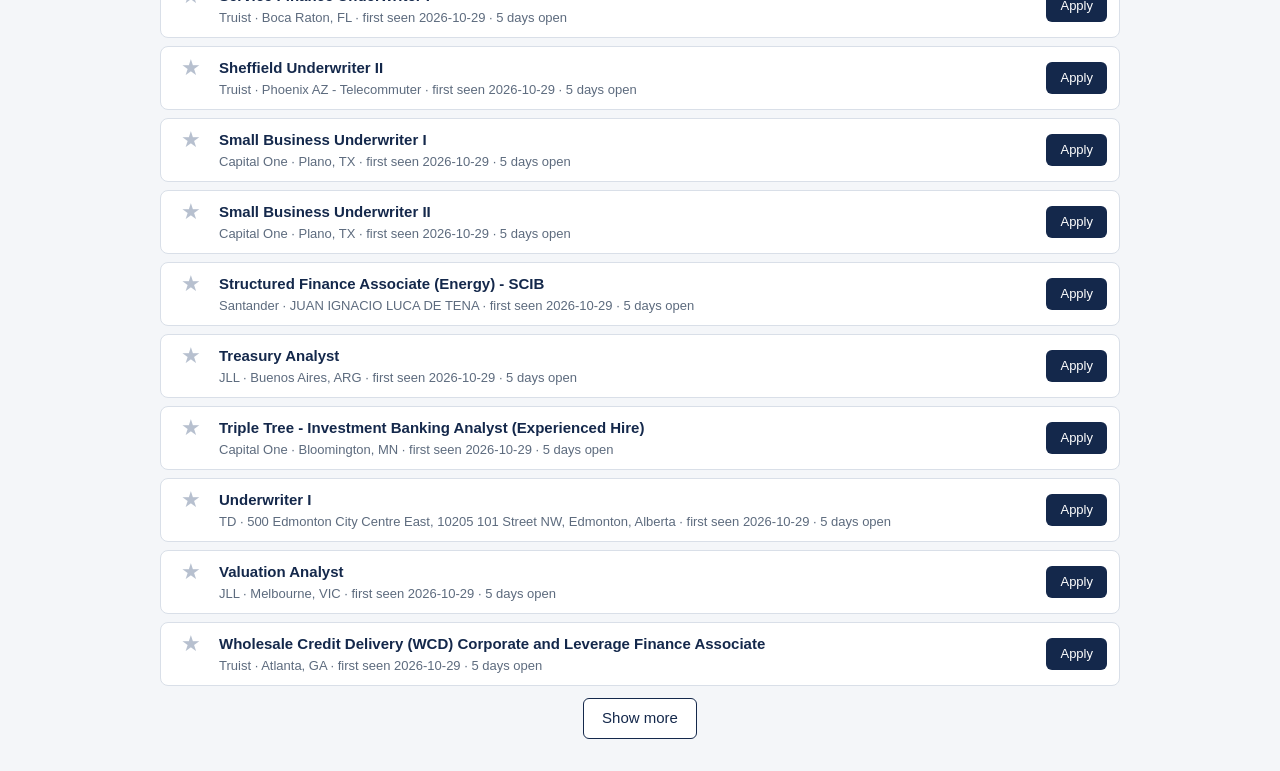
==== commit 34d8f067: "Add service worker for offline use and link the manifest from every page Co-Authored-By: Claude Sonn" ====
--- a/browse.html
+++ b/browse.html
@@ -5,6 +5,10 @@
   <meta name="viewport" content="width=device-width, initial-scale=1">
   <title>Browse · Job Watcher</title>
   <link rel="stylesheet" href="style.css">
+  <link rel="manifest" href="manifest.json">
+  <meta name="theme-color" content="#14284b">
+  <link rel="icon" href="icons/icon-192.png">
+  <link rel="apple-touch-icon" href="icons/apple-touch-icon.png">
 </head>
 <body>
   <main>
--- a/style.css
+++ b/style.css
@@ -90,6 +90,30 @@
 .empty, .error { text-align: center; color: var(--muted); padding: 30px 10px; }
 .error { color: #9b1c1c; }
 
+/* Today page */
+h2 { font-size: 17px; color: var(--navy); margin: 26px 0 4px; }
+h3 { font-size: 15px; color: var(--navy); margin: 18px 0 8px; }
+.stats { display: grid; grid-template-columns: repeat(auto-fit, minmax(190px, 1fr)); gap: 12px; }
+.tile { background: var(--card); border: 1px solid var(--line); border-radius: 8px; padding: 12px 14px; }
+.tile-label { font-size: 12px; color: var(--muted); }
+.tile-value { font-size: 28px; font-weight: 700; color: var(--navy); line-height: 1.2; }
+.tile-note { font-size: 12px; color: var(--muted); }
+.table-wrap { background: var(--card); border: 1px solid var(--line); border-radius: 8px; overflow-x: auto; }
+table.sources { width: 100%; border-collapse: collapse; }
+table.sources th, table.sources td { text-align: left; padding: 8px 12px; border-bottom: 1px solid var(--line); }
+table.sources tr:last-child td { border-bottom: 0; }
+table.sources th { font-size: 12px; color: var(--muted); font-weight: 600; }
+.num { text-align: right !important; font-variant-numeric: tabular-nums; }
+.badge { display: inline-block; padding: 1px 9px; border-radius: 10px; font-size: 12px; font-weight: 600; }
+.badge.ok { background: #e3f2e7; color: #1c6b36; }
+.badge.fail { background: #fbe4e4; color: #9b1c1c; }
+.errtext { color: #9b1c1c; font-size: 12px; }
+.listhead { display: flex; justify-content: space-between; align-items: end; gap: 12px; flex-wrap: wrap; margin-top: 26px; }
+.listhead h2 { margin: 0; }
+.change { display: grid; grid-template-columns: 1fr auto; gap: 10px; align-items: center; background: var(--card); border: 1px solid var(--line); border-radius: 8px; padding: 9px 12px; margin-bottom: 6px; }
+.change .title { font-weight: 600; color: var(--navy); }
+.change .meta { color: var(--muted); font-size: 13px; }
+
 @media (max-width: 560px) {
   main { padding: 12px; }
   .posting { grid-template-columns: 30px 1fr; }
